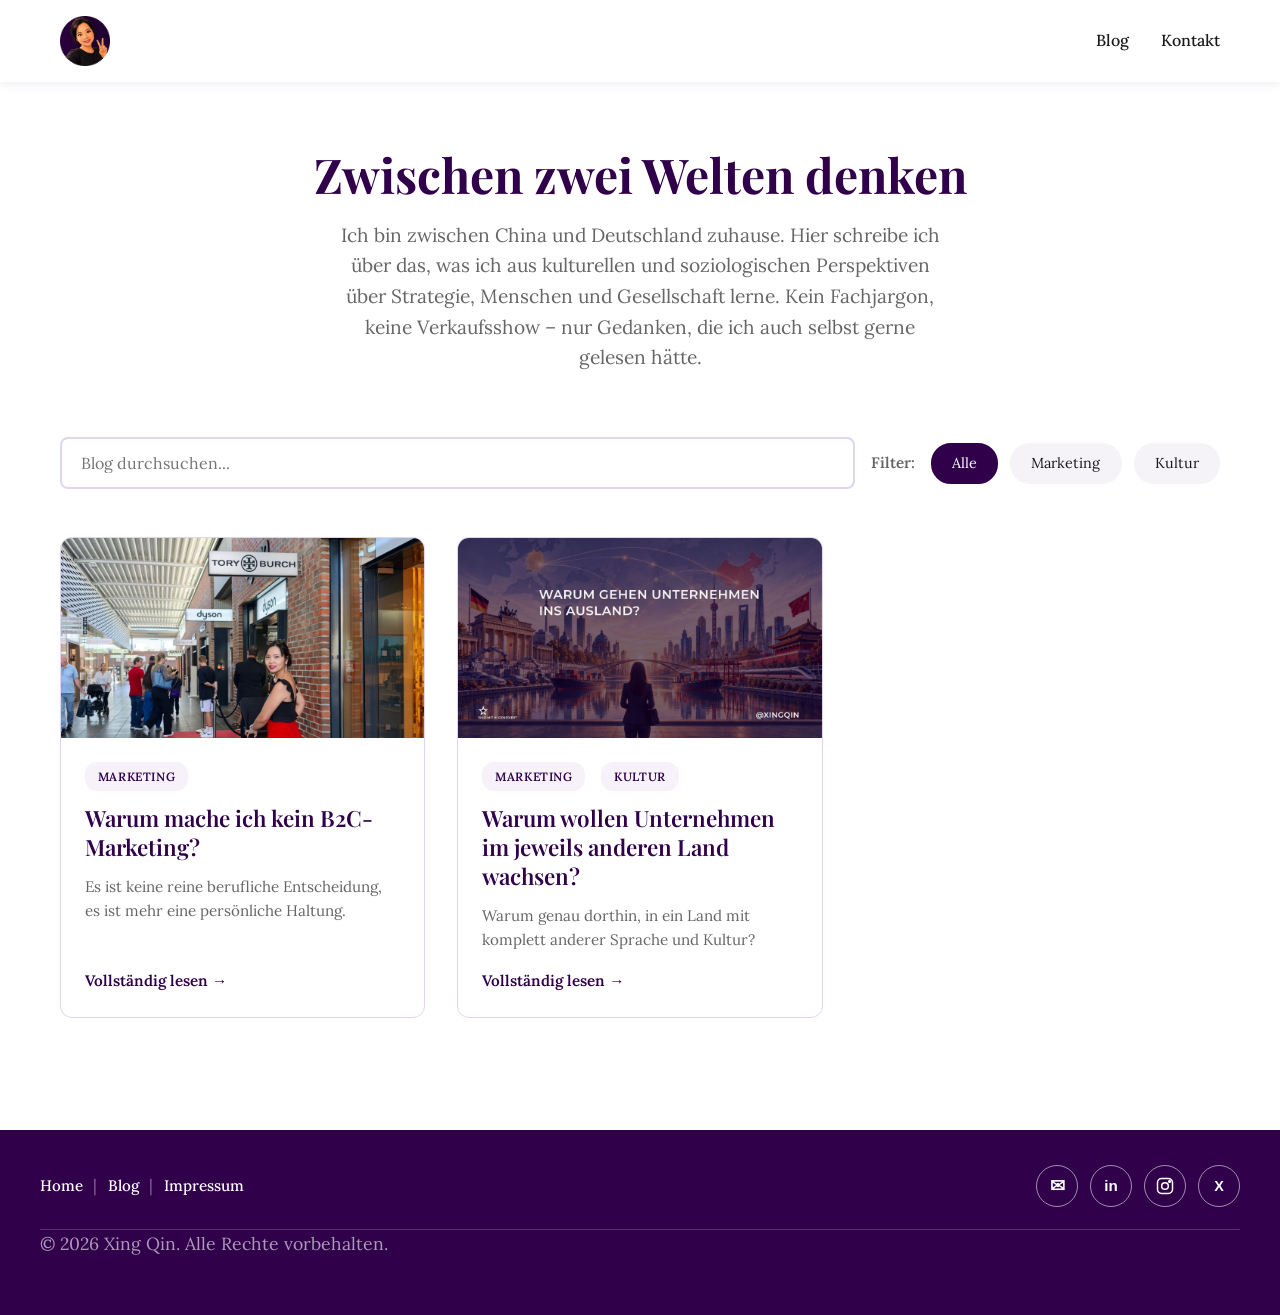
==== blog/index.html @ 974b9c80 "Update index.html" ====
<!DOCTYPE html>
<html lang="de">
<head>
    <meta charset="UTF-8">
    <meta name="viewport" content="width=device-width, initial-scale=1.0">
    <title>Mein Blog - Xing Qin</title>
    <meta name="description" content="Gedanken über Marketing, Kultur, Menschen und die Zukunft von Xing Qin.">
<link rel="canonical" href="https://doximing.github.io/blog/">
<meta property="og:type" content="website">
<meta property="og:title" content="Blog - Xing Qin">
<meta property="og:description" content="Gedanken über Marketing, Kultur, Menschen und die Zukunft.">
<meta property="og:url" content="https://doximing.github.io/blog/">
<meta name="twitter:card" content="summary">
<link rel="icon" type="image/png" href="../images/favicon.png">
<link rel="icon" type="image/x-icon" href="../favicon.ico">
<link rel="apple-touch-icon" href="../images/apple-touch-icon.png">
    <link href="https://fonts.googleapis.com/css2?family=Playfair+Display:wght@400;600;700&family=Lora:wght@400;500;600&display=swap" rel="stylesheet">
    <link rel="stylesheet" href="../styles.css">
    <link rel="stylesheet" href="./css/blog-main.css">
</head>
<body>
    <div id="Home"></div>
    <nav class="navbar">
        <div class="container">
            <div class="nav-brand"><a href="/"><img class="dcbo-nav-logo" src="../images/xing-avatar.png" alt="Xing Qin"></a></div>
            <div class="dcbo-nav-actions">
                <!-- details class="dcbo-language-menu">
                    <summary class="dcbo-language-button" aria-label="Sprache auswählen">
                        <svg class="dcbo-language-icon" viewBox="0 0 24 24" aria-hidden="true"><circle cx="12" cy="12" r="9"></circle><path d="M3 12h18"></path><path d="M12 3c2.5 2.5 4 5.5 4 9s-1.5 6.5-4 9"></path><path d="M12 3c-2.5 2.5-4 5.5-4 9s1.5 6.5 4 9"></path></svg>
                    </summary>
                    <div class="dcbo-language-dropdown"><div class="dcbo-language-title">Sprache auswählen</div><a class="dcbo-language-option dcbo-language-active" href="/blog/"><span>Deutsch</span><span class="dcbo-language-check">✓</span></a><a class="dcbo-language-option" href="/en/blog/"><span>English</span></a></div>
                </details>
                -->
                <ul class="nav-menu"><li><a href="/blog/">Blog</a></li><li><a href="#Kontakt">Kontakt</a></li></ul>
            </div>
        </div>
    </nav>
    <section class="blog-listing-section">
        <div class="blog-listing-container">
            <div class="blog-listing-header"><h1>Zwischen zwei Welten denken</h1>
                <p>Ich bin zwischen China und Deutschland zuhause. Hier schreibe ich über das, was ich aus kulturellen und soziologischen Perspektiven über Strategie, Menschen und Gesellschaft lerne. Kein Fachjargon, keine Verkaufsshow – nur Gedanken, die ich auch selbst gerne gelesen hätte.</p></div>
            <div class="blog-filters-section">
                <div class="blog-search-box"><input type="text" id="blogSearch" placeholder="Blog durchsuchen..."></div>
                <span class="blog-filter-label">Filter:</span>
                <div class="blog-filters-group"><button class="blog-filter-button active" data-filter="all">Alle</button><button class="blog-filter-button" data-filter="marketing">Marketing</button><button class="blog-filter-button" data-filter="kultur">Kultur</button></div>
            </div>
            <div class="blog-grid" id="blogGrid">
                <a href="./article/ich-mache-kein-b2c-marketing.html" class="blog-card" data-topic="marketing">
                    <img src="images/blog-kein-b2c.jpg" alt="Warum mache ich kein B2C-Marketing?" class="blog-card-image">
                    <div class="blog-card-content"><div class="blog-card-meta"><span class="blog-card-topic">Marketing</span></div><h3 class="blog-card-title">Warum mache ich kein B2C-Marketing?</h3><p class="blog-card-excerpt">Es ist keine reine berufliche Entscheidung, es ist mehr eine persönliche Haltung.</p><span class="blog-card-link">Vollständig lesen →</span></div></a>
                 <a href="./article/warum-wollen-unternehmen-ins-ausland.html" class="blog-card" data-topic="kultur">
                    <img src="images/blog-deutschland-china.jpg" alt="Warum Unternehmen im jeweils anderen Land wachsen wollen" class="blog-card-image">
                    <div class="blog-card-content"><div class="blog-card-meta"><span class="blog-card-topic">Marketing</span><span class="blog-card-topic">Kultur</span></div><h3 class="blog-card-title">Warum wollen Unternehmen im jeweils anderen Land wachsen?</h3><p class="blog-card-excerpt">Warum genau dorthin, in ein Land mit komplett anderer Sprache und Kultur?</p><span class="blog-card-link">Vollständig lesen →</span></div></a>
             </div>
            <div class="blog-empty-state" id="emptyState" style="display:none;"><h3>Keine Beiträge gefunden</h3><p>Versuchen Sie, Ihre Suche oder Filter anzupassen.</p></div>
        </div>
    </section>
    <footer class="dcbo-footer"><div class="dcbo-footer-container"><div class="dcbo-footer-top"><nav class="dcbo-footer-nav" aria-label="Footer Navigation"><a href="/">Home</a><span class="dcbo-footer-nav-divider">|</span><a href="/blog/">Blog</a><span class="dcbo-footer-nav-divider">|</span><a href="/impressum.html">Impressum</a></nav><div id="Kontakt" class="dcbo-footer-social"><a class="dcbo-footer-icon" href="mailto:x.privat@d0m1.de" aria-label="E-Mail">✉</a><a class="dcbo-footer-icon dcbo-footer-icon-text" href="https://www.linkedin.com/in/xing-qin/" aria-label="LinkedIn">in</a><a class="dcbo-footer-icon" href="https://www.instagram.com/xing311" aria-label="Instagram"><svg class="dcbo-footer-instagram-icon" viewBox="0 0 24 24" aria-hidden="true"><rect x="3" y="3" width="18" height="18" rx="5" ry="5"></rect><circle cx="12" cy="12" r="4"></circle><circle cx="17.5" cy="6.5" r="1"></circle></svg></a><a class="dcbo-footer-icon dcbo-footer-icon-xing" href="https://www.xing.com/profile/Xing_Qin7/" aria-label="XING">X</a></div></div><div class="dcbo-footer-bottom"><p>&copy; 2026 Xing Qin. Alle Rechte vorbehalten.</p></div></div></footer>
    <script>
        const blogSearch = document.getElementById('blogSearch'); const filterButtons = document.querySelectorAll('.blog-filter-button'); const blogCards = document.querySelectorAll('.blog-card'); const emptyState = document.getElementById('emptyState'); let currentFilter = 'all';
        filterButtons.forEach(button => button.addEventListener('click', () => { filterButtons.forEach(item => item.classList.remove('active')); button.classList.add('active'); currentFilter = button.dataset.filter; filterAndSearch(); })); blogSearch.addEventListener('input', filterAndSearch);
        function filterAndSearch() { const searchTerm = blogSearch.value.toLowerCase(); let visible = 0; blogCards.forEach(card => { const matchesFilter = currentFilter === 'all' || card.dataset.topic === currentFilter; const matchesSearch = card.textContent.toLowerCase().includes(searchTerm); card.style.display = matchesFilter && matchesSearch ? '' : 'none'; if (matchesFilter && matchesSearch) visible++; }); emptyState.style.display = visible ? 'none' : 'block'; }
    </script>
</body>
</html>
---- styles.css ----
/* ==========================================
   PERSONAL WEBSITE - STYLES
   Color: #30004b (Deep Purple)
   Fonts: Playfair Display + Lora
   ========================================== */

* {
    margin: 0;
    padding: 0;
    box-sizing: border-box;
}

:root {
    --primary-color: #30004b;
    --primary-light: #4a0a65;
    --primary-lighter: #5a1575;
    --accent-color: #7a2d95;
    --accent-bright: #d9a9f0;
    --text-dark: #1a1a1a;
    --text-light: #666;
    --bg-light: #f5f3f8;
    --white: #ffffff;
    --transition: all 0.3s ease;
}

html {
    scroll-behavior: smooth;
}

body {
    font-family: 'Lora', serif;
    color: var(--text-dark);
    background-color: var(--white);
    line-height: 1.6;
}

.container {
    max-width: 1200px;
    margin: 0 auto;
    padding: 0 20px;
}

/* ==========================================
   TYPOGRAPHY
   ========================================== */

h1, h2, h3, h4, h5, h6 {
    font-family: 'Playfair Display', serif;
    font-weight: 600;
    line-height: 1.2;
    color: var(--primary-color);
}

h1 {
    font-size: 3.5rem;
    font-weight: 700;
}

h2 {
    font-size: 2.5rem;
    margin-bottom: 2rem;
}

h3 {
    font-size: 1.5rem;
    margin-bottom: 0.5rem;
}

p {
    font-size: 1.1rem;
    color: var(--text-light);
    margin-bottom: 1rem;
}

a {
    text-decoration: none;
    color: var(--primary-color);
    transition: var(--transition);
}

/* ==========================================
   NAVIGATION
   ========================================== */

.navbar {
    background-color: var(--white);

    box-shadow:
        0 2px 10px rgba(48, 0, 75, 0.08);

    position: sticky;

    top: 0;

    z-index: 1000;
}


.navbar .container {
    display: flex;

    justify-content: space-between;
    align-items: center;

    padding: 1rem 20px;
}


/* ==========================================
   LOGO
   ========================================== */

.nav-brand {
    display: flex;

    align-items: center;
}


.dcbo-nav-logo {
    display: block;

    width: 50px;

    max-width: 100%;

    height: auto;
}


/* ==========================================
   RIGHT SIDE
   Language + Contact
   ========================================== */

.dcbo-nav-actions {
    display: flex;

    align-items: center;

    gap: 1.4rem;
}


/* ==========================================
   CONTACT
   ========================================== */

.nav-menu {
    display: flex;

    align-items: center;

    list-style: none;

    gap: 2rem;

    margin: 0;

    padding: 0;
}


.nav-menu a {
    color: var(--text-dark);

    font-weight: 500;

    text-decoration: none;

    transition: var(--transition);
}


.nav-menu a:hover {
    color: var(--primary-color);

    border-bottom:
        2px solid var(--primary-color);

    padding-bottom: 0.25rem;
}


/* ==========================================
   LANGUAGE MENU
   ========================================== */

.dcbo-language-menu {
    position: relative;
}


/* ==========================================
   GLOBE BUTTON
   ========================================== */

.dcbo-language-button {
    list-style: none;

    width: 40px;
    height: 40px;

    display: flex;

    align-items: center;
    justify-content: center;

    padding: 0;

    color: #30004b;

    background-color: transparent;

    border: none;

    border-radius: 50%;

    cursor: pointer;

    transition:
        background-color 0.25s ease,
        color 0.25s ease;
}


/* Remove browser's default details arrow */
.dcbo-language-button::-webkit-details-marker {
    display: none;
}


.dcbo-language-button::marker {
    content: '';
}


.dcbo-language-button:hover {
    background-color: #f7f2fa;
}


/* ==========================================
   GLOBE ICON
   Strong sizing prevents huge SVG
   ========================================== */

.dcbo-language-button .dcbo-language-icon {
    display: block !important;

    width: 23px !important;
    height: 23px !important;

    max-width: 23px !important;
    max-height: 23px !important;

    min-width: 23px;
    min-height: 23px;

    fill: none !important;

    stroke: currentColor !important;

    stroke-width: 1.6 !important;

    stroke-linecap: round;
    stroke-linejoin: round;

    flex-shrink: 0;
}


/* ==========================================
   LANGUAGE DROPDOWN
   ========================================== */

.dcbo-language-dropdown {
    position: absolute;

    top: calc(100% + 14px);
    right: 0;

    width: 230px;

    padding: 1rem;

    box-sizing: border-box;

    background-color: #ffffff;

    border:
        1px solid rgba(48, 0, 75, 0.10);

    border-radius: 12px;

    box-shadow:
        0 14px 35px rgba(48, 0, 75, 0.16);

    z-index: 1200;
}


/* Small triangle above dropdown */
.dcbo-language-dropdown::before {
    content: '';

    position: absolute;

    top: -7px;
    right: 13px;

    width: 14px;
    height: 14px;

    background-color: #ffffff;

    border-left:
        1px solid rgba(48, 0, 75, 0.10);

    border-top:
        1px solid rgba(48, 0, 75, 0.10);

    transform: rotate(45deg);
}


/* ==========================================
   DROPDOWN TITLE
   ========================================== */

.dcbo-language-title {
    margin-bottom: 0.7rem;

    color: var(--text-light);

    font-size: 0.78rem;

    font-weight: 600;

    letter-spacing: 0.05em;

    text-transform: uppercase;
}


/* ==========================================
   LANGUAGE OPTIONS
   ========================================== */

.dcbo-language-option {
    display: flex;

    align-items: center;
    justify-content: space-between;

    width: 100%;

    padding: 0.75rem 0.8rem;

    box-sizing: border-box;

    color: var(--text-dark);

    font-size: 0.95rem;

    text-decoration: none;

    border-radius: 8px;

    transition:
        background-color 0.2s ease,
        color 0.2s ease;
}


.dcbo-language-option:hover {
    background-color: #f7f2fa;

    color: #30004b;
}


/* Current language */
.dcbo-language-active {
    background-color: #f7f2fa;

    color: #30004b;

    font-weight: 700;
}


.dcbo-language-check {
    color: #30004b;

    font-weight: 700;
}


/* ==========================================
   MOBILE
   ========================================== */

@media (max-width: 600px) {

    .dcbo-nav-logo {
        width: 50px;
    }


    .dcbo-nav-actions {
        gap: 0.75rem;
    }


    .dcbo-language-button {
        width: 36px;
        height: 36px;
    }


    .dcbo-language-button .dcbo-language-icon {
        width: 21px !important;
        height: 21px !important;

        max-width: 21px !important;
        max-height: 21px !important;

        min-width: 21px;
        min-height: 21px;
    }


    .dcbo-language-dropdown {
        width: 210px;

        right: -10px;
    }


    .nav-menu {
        gap: 1rem;
    }

}

/* ==========================================
   HERO SECTION - BACKGROUND IMAGE + OVERLAY
   ========================================== */

.hero {
    position: relative;
    min-height: 600px;  /* Mobile */
    display: flex;
    align-items: center;
    justify-content: flex-start;
    background-image: url('hero.jpeg');
    background-position: left center;
    background-repeat: no-repeat;
    background-size: cover;
}

@media (min-width: 768px) {
    .hero {
        min-height: 800px;  /* Desktop - taller */
    }
}

@media (min-width: 1200px) {
    .hero {
        min-height: 900px;  /* Extra tall for large screens */
    }
}

.hero-overlay {
    position: absolute;
    top: 0;
    left: 0;
    right: 0;
    bottom: 0;
    background: linear-gradient(90deg, rgba(48, 0, 75, 0.8) 0%, rgba(48, 0, 75, 0.5) 50%, rgba(48, 0, 75, 0.2) 100%);
    z-index: 1;
}

.hero .container {
    position: relative;
    z-index: 2;
    max-width: 600px;
    padding-left: 100px;
}

.hero-content {
    animation: fadeInUp 1s ease;
}

.hero-text {
    display: flex;
    flex-direction: column;
    justify-content: center;
    text-align: left;
}

.hero-title {
    margin-bottom: 2rem;
    color: var(--white);
    text-align: left;
    font-size: 3.5rem;
    text-shadow: 2px 2px 4px rgba(0, 0, 0, 0.3);
    letter-spacing: -0.03em;
}

.hero-title .letter {
    position: relative;
    display: inline-block;
    color: transparent;
    -webkit-text-stroke: 1.5px var(--white);
    filter: drop-shadow(0 0 6px rgba(217, 169, 240, 0.9)) drop-shadow(0 0 22px rgba(122, 45, 149, 0.8));
    animation-name: letterDance, letterGlow;
    animation-timing-function: ease-in-out, ease-in-out;
    animation-iteration-count: infinite, infinite;
    will-change: transform, filter;
}
.hero-title .letter.space {
    width: 0.28em;
}

@keyframes letterDance {
    0%   { transform: translate(0, 0) rotate(0deg) scale(1); }
    8%   { transform: translate(0, 0) rotate(0deg) scale(1); }
    32%  { transform: translate(calc(var(--dx) * 1px),    calc(var(--dy) * -1px))    rotate(calc(var(--rot) * 1deg))    scale(1.18); }
    50%  { transform: translate(calc(var(--dx) * -0.65px), calc(var(--dy) * 0.85px)) rotate(calc(var(--rot) * -0.8deg)) scale(0.85); }
    68%  { transform: translate(calc(var(--dx) * 0.5px),   calc(var(--dy) * -0.4px)) rotate(calc(var(--rot) * 0.4deg))  scale(1.1); }
    90%  { transform: translate(0, 0) rotate(0deg) scale(1); }
    100% { transform: translate(0, 0) rotate(0deg) scale(1); }
}

@keyframes letterGlow {
    0%, 8%, 90%, 100% {
        -webkit-text-stroke-color: var(--white);
        filter: drop-shadow(0 0 6px rgba(217, 169, 240, 0.9)) drop-shadow(0 0 22px rgba(122, 45, 149, 0.8));
    }
    50% {
        -webkit-text-stroke-color: var(--accent-bright);
        filter: drop-shadow(0 0 10px rgba(154, 215, 240, 0.95)) drop-shadow(0 0 30px rgba(217, 169, 240, 1));
    }
}

.hero-subtitle {
    font-size: 1.3rem;
    color: var(--white);
    margin-bottom: 1rem;
    font-style: italic;
    text-align: left;
    text-shadow: 1px 1px 3px rgba(0, 0, 0, 0.3);
}

.hero-description {
    font-size: 1.1rem;
    color: rgba(255, 255, 255, 0.95);
    margin-bottom: 2rem;
    text-align: left;
    line-height: 1.6;
    text-shadow: 1px 1px 3px rgba(0, 0, 0, 0.3);
}

/*
.hero-buttons {
    display: flex;
    gap: 1rem;
    justify-content: flex-start;
    flex-wrap: wrap;
}
*/

/* ==========================================
   RESPONSIVE - HERO BACKGROUND
   ========================================== */

@media (max-width: 768px) {
    .hero {
        min-height: 500px;
        background-attachment: scroll;
    }

    .hero-overlay {
        background: linear-gradient(90deg, rgba(48, 0, 75, 0.85) 0%, rgba(48, 0, 75, 0.6) 100%);
    }

    .hero .container {
        max-width: 100%;
    }

    .hero-title {
        font-size: 2.5rem;
    }

    .hero-subtitle {
        font-size: 1.1rem;
    }

    .hero-description {
        font-size: 1rem;
    }
}

@media (max-width: 480px) {
    .hero {
        min-height: 400px;
    }

    .hero-title {
        font-size: 2rem;
    }

    .hero-subtitle {
        font-size: 1rem;
    }

    .hero-description {
        font-size: 0.95rem;
    }

    .hero-buttons {
        flex-direction: column;
        align-items: flex-start;
    }

    .btn {
        width: 100%;
        max-width: 300px;
    }
}


/* ==========================================
   BUTTONS
   ========================================== */

.btn {
    display: inline-block;
    padding: 0.875rem 2rem;
    border-radius: 50px;
    font-weight: 600;
    font-size: 1rem;
    cursor: pointer;
    transition: var(--transition);
    border: 2px solid transparent;
    font-family: 'Lora', serif;
}

.btn-primary {
    background-color: var(--primary-color);
    color: var(--white);
    box-shadow: 0 4px 15px rgba(48, 0, 75, 0.2);
}

.btn-primary:hover {
    background-color: #30004b;
    transform: translateY(-2px);
    box-shadow: 0 8px 25px rgba(48, 0, 75, 0.4);
}

.btn-secondary {
    background-color: transparent;
    color: var(--primary-color);
    border: 2px solid var(--primary-color);
}

.btn-secondary:hover {
    background-color: #30004b;
    color: var(--white);
    transform: translateY(-2px);
    box-shadow: 0 6px 20px rgba(48, 0, 75, 0.3);
}

/* ==========================================
   ABOUT SECTION
   ========================================== */

.about {
    padding: 6rem 0;
    background-color: var(--white);
}

.about-content {
    display: grid;
    grid-template-columns: 1fr 1fr;
    gap: 3rem;
    align-items: center;
}

.about-text p {
    margin-bottom: 1.5rem;
    font-size: 1.1rem;
}

.about-highlights {
    display: grid;
    gap: 1.5rem;
}

.highlight {
    padding: 1.5rem;
    background-color: var(--bg-light);
    border-left: 4px solid var(--primary-color);
    border-radius: 8px;
    transition: var(--transition);
}

.highlight:hover {
    background-color: #30004b;
    transform: translateX(5px);
}

.highlight:hover h3 {
   color: #ffffff;
}

.highlight:hover p {
   color: #ffffff;
}

.highlight h3 {
    color: var(--primary-color);
    margin-bottom: 0.5rem;
}

.highlight p {
    font-size: 0.95rem;
    color: var(--text-light);
    margin: 0;
}

.highlight p {
    font-size: 0.95rem;
    color: var(--text-light);
    margin: 0;
}

/* ===== Mein Ansatz Section ===== */
.approach {
    background-color: var(--primary-color);
    color: var(--white);
    padding: 5rem 20px;
    margin-bottom: 4rem;
}

.approach-kicker {
    display: block;
    font-family: 'Lora', serif;
    font-size: 0.78rem;
    font-weight: 600;
    letter-spacing: 0.16em;
    text-transform: uppercase;
    color: #d9a9f0;
    margin-bottom: 1.5rem;
}
.approach p {
    font-family: 'Lora', serif;
    font-weight: 500;
    font-size: 1.35rem;
    line-height: 1.75;
    color: rgba(255, 255, 255, 0.92);
    margin: 0 0 1.3rem;
}
.approach p:last-child {
    margin-bottom: 0;
}
.approach-accent {
    color: #d9a9f0;
    font-weight: 600;
}
.approach-muted {
    color: rgba(255, 255, 255, 0.55);
    text-decoration: line-through;
    text-decoration-color: rgba(255, 255, 255, 0.4);
}

/* ==========================================
   MY JOURNEY SECTION
   ========================================== */

.journey {
    padding-top: 0;
    padding-bottom: 2rem;

    background-color: var(--white);
}


/* ==========================================
   YEAR CAROUSEL
   ========================================== */

.dcbo-year-carousel {
    --dcbo-year-purple: #30004b;
    --dcbo-year-soft: #f7f2fa;
    --dcbo-year-item-width: 190px;
    --dcbo-year-gap: 28px;
    --dcbo-year-total-width: 1498px;

    position: relative;

    width: 100%;

    min-height: 150px;

    margin-top: 2rem;

    padding: 0 68px;

    box-sizing: border-box;
}


/* ==========================================
   HIDDEN RADIO STATES
   ========================================== */

.dcbo-year-state {
    position: absolute;

    width: 1px;
    height: 1px;

    opacity: 0;

    pointer-events: none;
}


/* ==========================================
   VISIBLE YEAR AREA
   ========================================== */

.dcbo-year-viewport {
    position: relative;

    width: 100%;

    overflow: hidden;

    box-sizing: border-box;
}


/* ==========================================
   MOVING YEAR TRACK
   ========================================== */

.dcbo-year-track {
    position: relative;

    left: 0;

    display: flex;

    align-items: center;

    gap: var(--dcbo-year-gap);

    width: max-content;

    margin: 0;

    padding: 0.5rem 0 1rem;

    transition: left 0.45s ease;
}


/* ==========================================
   CAROUSEL POSITIONS
   ========================================== */

#dcbo-year-pos-1:checked ~
.dcbo-year-viewport .dcbo-year-track {
    left: 0;
}


#dcbo-year-pos-2:checked ~
.dcbo-year-viewport .dcbo-year-track {
    left: max(
        calc(100% - var(--dcbo-year-total-width)),
        -218px
    );
}


#dcbo-year-pos-3:checked ~
.dcbo-year-viewport .dcbo-year-track {
    left: max(
        calc(100% - var(--dcbo-year-total-width)),
        -436px
    );
}


#dcbo-year-pos-4:checked ~
.dcbo-year-viewport .dcbo-year-track {
    left: max(
        calc(100% - var(--dcbo-year-total-width)),
        -654px
    );
}


#dcbo-year-pos-5:checked ~
.dcbo-year-viewport .dcbo-year-track {
    left: max(
        calc(100% - var(--dcbo-year-total-width)),
        -872px
    );
}


#dcbo-year-pos-6:checked ~
.dcbo-year-viewport .dcbo-year-track {
    left: max(
        calc(100% - var(--dcbo-year-total-width)),
        -1090px
    );
}


#dcbo-year-pos-7:checked ~
.dcbo-year-viewport .dcbo-year-track {
    left: calc(
        100% - var(--dcbo-year-total-width)
    );
}


/* ==========================================
   INDIVIDUAL YEAR
   ========================================== */

.dcbo-year-item {
    position: relative;

    flex: 0 0 var(--dcbo-year-item-width);

    width: var(--dcbo-year-item-width);

    text-align: center;

    outline: none;
}


/* ==========================================
   DASH BETWEEN YEARS
   ========================================== */

.dcbo-year-item:not(:last-child)::after {
    content: '–';

    position: absolute;

    top: 50%;

    right: -21px;

    transform: translateY(-50%);

    color: var(--dcbo-year-purple);

    font-family: 'Playfair Display', serif;

    font-size: 1.5rem;
    font-weight: 600;

    line-height: 1;

    pointer-events: none;
}


/* ==========================================
   YEAR BOX
   ========================================== */

.dcbo-year-pill {
    min-height: 92px;

    display: flex;

    align-items: center;
    justify-content: center;

    padding: 1rem;

    box-sizing: border-box;

    background-color: var(--dcbo-year-soft);

    border: 2px solid transparent;

    border-radius: 16px;

    color: var(--dcbo-year-purple);

    font-family: 'Playfair Display', serif;

    font-size: 1.9rem;
    font-weight: 700;

    cursor: pointer;

    transition:
        background-color 0.25s ease,
        color 0.25s ease,
        border-color 0.25s ease,
        transform 0.25s ease,
        box-shadow 0.25s ease;
}


/* ==========================================
   STRONG PURPLE HOVER
   ========================================== */

.dcbo-year-item:hover .dcbo-year-pill,
.dcbo-year-item:focus .dcbo-year-pill {
    background-color: #30004b;

    border-color: #30004b;

    color: #ffffff;

    transform: translateY(-3px);

    box-shadow:
        0 10px 24px rgba(48, 0, 75, 0.18);
}


/* ==========================================
   CENTRAL DETAIL POPUP
   ========================================== */

.dcbo-year-popup {
    position: absolute;

    top: 145px;
    left: 50%;

    width: min(560px, calc(100% - 150px));

    box-sizing: border-box;

    padding: 1.5rem 1.7rem;

    background-color: #ffffff;

    border:
        1px solid rgba(48, 0, 75, 0.10);

    border-top:
        3px solid var(--dcbo-year-purple);

    border-radius: 16px;

    box-shadow:
        0 18px 38px rgba(48, 0, 75, 0.15);

    text-align: left;

    opacity: 0;
    visibility: hidden;

    transform:
        translateX(-50%)
        translateY(10px);

    transition:
        opacity 0.25s ease,
        visibility 0.25s ease,
        transform 0.25s ease;

    pointer-events: none;

    z-index: 80;
}


/* ==========================================
   POPUP YEAR
   ========================================== */

.dcbo-year-popup-year {
    display: inline-block;
    margin-right: 0.5rem;

    font-size: 1.2rem;
}

.dcbo-year-popup h3 {
    display: inline-block;
    white-space: nowrap;

    font-size: 1.2rem;
}


/* ==========================================
   POPUP TITLE
   ========================================== */

.dcbo-year-popup h3 {
    margin: 0;

    color: var(--dcbo-year-purple);

    font-family: 'Playfair Display', serif;

    font-size: 1.2rem;
    font-weight: 600;

    line-height: 1.4;
}


/* ==========================================
   POPUP DIVIDER
   ========================================== */

.dcbo-year-popup-divider {
    width: 100%;

    height: 1px;

    margin: 1rem 0;

    background-color:
        rgba(48, 0, 75, 0.12);
}


/* ==========================================
   POPUP TEXT
   ========================================== */

.dcbo-year-popup p {
    margin: 0;

    color: var(--text-light);

    font-size: 1rem;

    line-height: 1.7;
}


/* ==========================================
   SHOW CORRECT POPUP
   ========================================== */

/* 2018 */
.dcbo-year-carousel:has(
    .dcbo-year-item-2018:hover
)
.dcbo-year-popup-2018,

.dcbo-year-carousel:has(
    .dcbo-year-item-2018:focus
)
.dcbo-year-popup-2018 {
    opacity: 1;

    visibility: visible;

    transform:
        translateX(-50%)
        translateY(0);
}


/* 2022 */
.dcbo-year-carousel:has(
    .dcbo-year-item-2022:hover
)
.dcbo-year-popup-2022,

.dcbo-year-carousel:has(
    .dcbo-year-item-2022:focus
)
.dcbo-year-popup-2022 {
    opacity: 1;

    visibility: visible;

    transform:
        translateX(-50%)
        translateY(0);
}


/* 2023 */
.dcbo-year-carousel:has(
    .dcbo-year-item-2023:hover
)
.dcbo-year-popup-2023,

.dcbo-year-carousel:has(
    .dcbo-year-item-2023:focus
)
.dcbo-year-popup-2023 {
    opacity: 1;

    visibility: visible;

    transform:
        translateX(-50%)
        translateY(0);
}


/* 2024 */
.dcbo-year-carousel:has(
    .dcbo-year-item-2024:hover
)
.dcbo-year-popup-2024,

.dcbo-year-carousel:has(
    .dcbo-year-item-2024:focus
)
.dcbo-year-popup-2024 {
    opacity: 1;

    visibility: visible;

    transform:
        translateX(-50%)
        translateY(0);
}


/* 2025 */
.dcbo-year-carousel:has(
    .dcbo-year-item-2025:hover
)
.dcbo-year-popup-2025,

.dcbo-year-carousel:has(
    .dcbo-year-item-2025:focus
)
.dcbo-year-popup-2025 {
    opacity: 1;

    visibility: visible;

    transform:
        translateX(-50%)
        translateY(0);
}


/* 2026 */
.dcbo-year-carousel:has(
    .dcbo-year-item-2026:hover
)
.dcbo-year-popup-2026,

.dcbo-year-carousel:has(
    .dcbo-year-item-2026:focus
)
.dcbo-year-popup-2026 {
    opacity: 1;

    visibility: visible;

    transform:
        translateX(-50%)
        translateY(0);
}


/* Future */
.dcbo-year-carousel:has(
    .dcbo-year-item-future:hover
)
.dcbo-year-popup-future,

.dcbo-year-carousel:has(
    .dcbo-year-item-future:focus
)
.dcbo-year-popup-future {
    opacity: 1;

    visibility: visible;

    transform:
        translateX(-50%)
        translateY(0);
}


/* ==========================================
   ARROW CONTROLS
   ========================================== */

.dcbo-year-controls {
    position: absolute;

    top: 1.25rem;

    left: 0;
    right: 0;

    display: none;

    align-items: center;
    justify-content: space-between;

    pointer-events: none;

    z-index: 100;
}


.dcbo-year-controls .dcbo-year-arrow {
    pointer-events: auto;

    cursor: pointer;

    user-select: none;
}


/* Disabled arrow */
.dcbo-year-arrow-disabled {
    opacity: 0.3;

    cursor: default !important;

    pointer-events: none !important;
}


/* ==========================================
   SHOW CORRECT ARROW PAIR
   ========================================== */

#dcbo-year-pos-1:checked ~
.dcbo-year-controls-1,

#dcbo-year-pos-2:checked ~
.dcbo-year-controls-2,

#dcbo-year-pos-3:checked ~
.dcbo-year-controls-3,

#dcbo-year-pos-4:checked ~
.dcbo-year-controls-4,

#dcbo-year-pos-5:checked ~
.dcbo-year-controls-5,

#dcbo-year-pos-6:checked ~
.dcbo-year-controls-6,

#dcbo-year-pos-7:checked ~
.dcbo-year-controls-7 {
    display: flex;
}


/* ==========================================
   MOBILE
   ========================================== */

@media (max-width: 700px) {

    .dcbo-year-carousel {
        --dcbo-year-item-width: 150px;
        --dcbo-year-gap: 22px;
        --dcbo-year-total-width: 1182px;

        min-height: 125px;

        padding: 0 52px;
    }
   
/* Give the popup room only when a year is active */
.dcbo-year-carousel:has(.dcbo-year-item:hover),
.dcbo-year-carousel:has(.dcbo-year-item:focus) {
    min-height: 360px;
}

    .dcbo-year-pill {
        min-height: 78px;

        font-size: 1.5rem;
    }


    .dcbo-year-item:not(:last-child)::after {
        right: -17px;

        font-size: 1.2rem;
    }


    .dcbo-year-popup {
        top: 125px;

        width: calc(100% - 24px);

        padding: 1.25rem;
    }


    .dcbo-year-popup-year {
        font-size: 1.25rem;
    }


    .dcbo-year-popup h3 {
        font-size: 1.05rem;
    }


    .dcbo-year-popup p {
        font-size: 0.92rem;

        line-height: 1.65;
    }


    .dcbo-year-controls {
        top: 0.9rem;
    }


    #dcbo-year-pos-2:checked ~
    .dcbo-year-viewport .dcbo-year-track {
        left: max(
            calc(100% - var(--dcbo-year-total-width)),
            -172px
        );
    }


    #dcbo-year-pos-3:checked ~
    .dcbo-year-viewport .dcbo-year-track {
        left: max(
            calc(100% - var(--dcbo-year-total-width)),
            -344px
        );
    }


    #dcbo-year-pos-4:checked ~
    .dcbo-year-viewport .dcbo-year-track {
        left: max(
            calc(100% - var(--dcbo-year-total-width)),
            -516px
        );
    }


    #dcbo-year-pos-5:checked ~
    .dcbo-year-viewport .dcbo-year-track {
        left: max(
            calc(100% - var(--dcbo-year-total-width)),
            -688px
        );
    }


    #dcbo-year-pos-6:checked ~
    .dcbo-year-viewport .dcbo-year-track {
        left: max(
            calc(100% - var(--dcbo-year-total-width)),
            -860px
        );
    }


    #dcbo-year-pos-7:checked ~
    .dcbo-year-viewport .dcbo-year-track {
        left: calc(
            100% - var(--dcbo-year-total-width)
        );
    }

}


/* ==========================================
   REDUCED MOTION
   ========================================== */

@media (prefers-reduced-motion: reduce) {

    .dcbo-year-track,
    .dcbo-year-pill,
    .dcbo-year-popup {
        transition: none;
    }

}

/* ==========================================
   AUTOMATIC FILM STRIP
   ========================================== */

.film-strip-wrapper {
    width: 100%;
    margin-top: 3rem;
}


/* ==========================================
   FILM FRAME
   Black base + brand-purple film
   ========================================== */

.film-strip-container {
    width: 100%;

    overflow: hidden;

    /* Black shows through the perforation gaps */
    background-color: #000000;

    /* Replace old gray frame with brand purple */
    border: 8px solid #30004b;

    border-radius: 8px;

    padding: 12px 8px;

    box-sizing: border-box;

    position: relative;
}


/* ==========================================
   MOVING FILM TRACK
   ========================================== */

.film-strip {
    display: flex;

    width: max-content;

    overflow: visible;

    animation: dcbo-film-scroll 45s linear infinite;

    will-change: transform;
}


/* ==========================================
   PHOTO GROUP
   ========================================== */

.dcbo-film-group {
    display: flex;

    flex-shrink: 0;

    gap: 0.75rem;

    padding-right: 0.75rem;
}


/* ==========================================
   INDIVIDUAL PHOTO
   ========================================== */

.film-photo {
    position: relative;

    flex: 0 0 200px;

    width: 200px;
    height: 200px;

    background-color: #ffffff;

    border-radius: 4px;
}


.film-photo-img {
    display: block;

    width: 100%;
    height: 100%;

    object-fit: cover;

    border-radius: 2px;
}


/* ==========================================
   TOP FILM PERFORATIONS
   Purple film + black gaps
   ========================================== */

.film-photo::before {
    content: '';

    position: absolute;

    top: -12px;
    left: 0;
    right: 0;

    height: 12px;

    background-image:
        repeating-linear-gradient(
            90deg,
            #30004b 0,
            #30004b 10px,
            transparent 10px,
            transparent 20px
        );

    background-size: 20px 12px;
}


/* ==========================================
   BOTTOM FILM PERFORATIONS
   ========================================== */

.film-photo::after {
    content: '';

    position: absolute;

    bottom: -12px;
    left: 0;
    right: 0;

    height: 12px;

    background-image:
        repeating-linear-gradient(
            90deg,
            #30004b 0,
            #30004b 10px,
            transparent 10px,
            transparent 20px
        );

    background-size: 20px 12px;
}


/* ==========================================
   AUTOMATIC MOVEMENT
   ========================================== */

@keyframes dcbo-film-scroll {

    from {
        transform: translateX(0);
    }

    to {
        transform: translateX(-50%);
    }

}


/* ==========================================
   PAUSE WHEN HOVERING
   ========================================== */

.film-strip-container:hover .dcbo-film-loop {
    animation-play-state: paused;
}


/* ==========================================
   MOBILE
   ========================================== */

@media (max-width: 600px) {

    .film-strip-wrapper {
        margin-top: 2rem;
    }


    .film-strip-container {
        border-width: 6px;

        padding: 12px 6px;
    }


    .film-photo {
        flex: 0 0 160px;

        width: 160px;
        height: 160px;
    }


    .film-strip {
        animation-duration: 50s;
    }

}


/* ==========================================
   REDUCED MOTION
   ========================================== */

@media (prefers-reduced-motion: reduce) {

    .film-strip {
        animation: none;
    }

}

/* Film Strip Arrows */
.film-arrow {
    width: 50px;
    height: 50px;
    background-color: var(--primary-color);
    color: var(--white);
    border: none;
    border-radius: 50%;
    font-size: 1.5rem;
    cursor: pointer;
    transition: var(--transition);
    display: flex;
    align-items: center;
    justify-content: center;
    flex-shrink: 0;
}

.film-arrow:hover {
    background-color: var(--primary-light);
    transform: scale(1.1);
    box-shadow: 0 4px 12px rgba(48, 0, 75, 0.3);
}

.film-arrow:active {
    transform: scale(0.95);
}

/* ==========================================
   MARKETING PHILOSOPHY
   ========================================== */

.dcbo-philosophy {
    --dcbo-primary: #30004b;
    --dcbo-primary-dark: #210034;
    --dcbo-primary-soft: #f7f2fa;
    --dcbo-primary-light: #8a5a9e;
    --dcbo-text: #403745;
    --dcbo-border: #e5d9ea;

    background-color: var(--dcbo-primary-soft);

    padding: 7rem 2rem;
}


.dcbo-philosophy-container {
    max-width: 1200px;

    margin: 0 auto;
}


/* ==========================================
   TOP AREA: TEXT + IMAGE
   ========================================== */

.dcbo-philosophy-top {
    display: grid;

    grid-template-columns: 1.15fr 0.85fr;

    gap: 3rem;

    align-items: center;

    margin-bottom: 4.5rem;
}


.dcbo-philosophy-intro {
    max-width: 760px;
}


.dcbo-philosophy-eyebrow {
    display: flex;

    align-items: center;

    gap: 0.8rem;

    margin-bottom: 1.5rem;

    color: var(--dcbo-primary);

    font-size: 0.78rem;
    font-weight: 700;

    letter-spacing: 0.2em;

    text-transform: uppercase;
}


.dcbo-philosophy-line {
    width: 40px;
    height: 2px;

    flex-shrink: 0;

    background-color: var(--dcbo-primary);
}


.dcbo-philosophy-title {
    max-width: 950px;

    margin: 0 0 2rem;

    font-family: 'Playfair Display', serif;

    font-size: clamp(2.8rem, 5vw, 4.8rem);

    line-height: 1.08;

    font-weight: 600;

    color: var(--dcbo-primary-dark);
}


/* Highlighted part of headline */
.dcbo-philosophy-title span {
    color: var(--dcbo-primary);

    font-style: italic;

    font-weight: 500;
}


.dcbo-philosophy-lead {
    max-width: 760px;

    margin: 0;

    font-size: 1.15rem;

    line-height: 1.8;

    color: var(--dcbo-text);
}


/* ==========================================
   PERSONAL IMAGE
   ========================================== */

.dcbo-philosophy-image-wrap {
    position: relative;
}


.dcbo-philosophy-image {
    display: block;

    width: 100%;

    max-width: 520px;

    height: auto;

    aspect-ratio: 520 / 640;

    object-fit: cover;

    margin-left: auto;

    border-radius: 18px;

    border: 4px solid rgba(255, 255, 255, 0.8);

    box-shadow:
        0 16px 35px rgba(48, 0, 75, 0.12);
}


/* ==========================================
   CONNECTED PHILOSOPHY SERIES
   ========================================== */

.dcbo-philosophy-series {
    position: relative;

    display: grid;

    grid-template-columns: repeat(3, 1fr);

    gap: 0;

    margin-bottom: 4rem;

    background-color: #ffffff;

    border-top: 3px solid var(--dcbo-primary);

    border-radius: 18px;

    box-shadow:
        0 8px 30px rgba(48, 0, 75, 0.07);

    overflow: hidden;
}


/* One opening German quotation mark
   for the entire connected statement */
.dcbo-philosophy-series::before {
    content: '„';

    position: absolute;

    left: 1.2rem;
    bottom: 0.5rem;

    z-index: 0;

    font-family: 'Playfair Display', serif;

    font-size: 7rem;

    font-weight: 700;

    line-height: 1;

    color: rgba(48, 0, 75, 0.10);

    pointer-events: none;
}


/* One closing German quotation mark
   for the entire connected statement */
.dcbo-philosophy-series::after {
    content: '“';

    position: absolute;

    right: 1.2rem;
    top: -0.75rem;

    z-index: 0;

    font-family: 'Playfair Display', serif;

    font-size: 7rem;

    font-weight: 700;

    line-height: 1;

    color: rgba(48, 0, 75, 0.10);

    pointer-events: none;
}


/* Individual parts of the connected statement */
.dcbo-philosophy-series-item {
    position: relative;

    z-index: 1;

    padding: 3.2rem 2rem 3rem;

    background-color: transparent;
}


/* Divider between part 1 / 2 / 3 */
.dcbo-philosophy-series-item:not(:last-child) {
    border-right: 1px solid var(--dcbo-border);
}


.dcbo-philosophy-series-item h3 {
    margin: 0 0 1.2rem;

    color: var(--dcbo-primary);

    font-family: 'Playfair Display', serif;

    font-size: 1.7rem;

    line-height: 1.25;
}


.dcbo-philosophy-series-item p {
    margin: 0;

    color: var(--dcbo-text);

    font-size: 1rem;

    line-height: 1.8;
}


/* ==========================================
   CLOSING STATEMENT
   ========================================== */

.dcbo-philosophy-statement {
    display: flex;

    align-items: flex-start;

    gap: 1.5rem;

    max-width: 850px;
}


.dcbo-philosophy-statement-line {
    width: 3px;

    min-height: 75px;

    flex-shrink: 0;

    background-color: var(--dcbo-primary);
}


.dcbo-philosophy-statement p {
    margin: 0;

    font-family: 'Playfair Display', serif;

    font-size: clamp(1.5rem, 2.5vw, 2.1rem);

    line-height: 1.45;

    font-style: italic;

    color: var(--dcbo-primary-dark);
}


/* Highlight second sentence */
.dcbo-philosophy-statement span {
    color: var(--dcbo-primary);
}


/* ==========================================
   TABLET
   ========================================== */

@media (max-width: 900px) {

    .dcbo-philosophy {
        padding: 5rem 1.5rem;
    }


    .dcbo-philosophy-top {
        grid-template-columns: 1fr;

        gap: 2.5rem;

        margin-bottom: 3.5rem;
    }


    .dcbo-philosophy-image {
        max-width: 600px;

        margin-left: 0;
    }


    .dcbo-philosophy-series {
        grid-template-columns: 1fr;
    }


    .dcbo-philosophy-series-item:not(:last-child) {
        border-right: none;

        border-bottom: 1px solid var(--dcbo-border);
    }


    .dcbo-philosophy-series-item {
        padding: 2.5rem 2rem;
    }


    .dcbo-philosophy-series::before {
        font-size: 5.5rem;
    }


    .dcbo-philosophy-series::after {
        font-size: 5.5rem;
    }

}


/* ==========================================
   MOBILE
   ========================================== */

@media (max-width: 600px) {
   
    .dcbo-philosophy {
        padding: 4rem 1.25rem;
    }


    .dcbo-philosophy-title {
        font-size: 2.5rem;
    }


    .dcbo-philosophy-lead {
        font-size: 1rem;
    }


    .dcbo-philosophy-series {
        margin-bottom: 3rem;
    }


    .dcbo-philosophy-series-item {
        padding: 2.25rem 1.5rem;
    }


    .dcbo-philosophy-series-item h3 {
        font-size: 1.45rem;
    }


    .dcbo-philosophy-series-item p {
        font-size: 0.98rem;

        line-height: 1.75;
    }


    .dcbo-philosophy-series::before {
        left: 0.7rem;

        font-size: 4.5rem;
    }


    .dcbo-philosophy-series::after {
        right: 0.7rem;

        font-size: 4.5rem;
    }


    .dcbo-philosophy-statement {
        gap: 1rem;
    }

}

/* ==========================================
   SELF-EDUCATION SECTION
   ========================================== */

.dcbo-self-education {
    --dcbo-learning-primary: #30004b;
    --dcbo-learning-dark: #210034;
    --dcbo-learning-text: #4b414f;
    --dcbo-learning-muted: #817687;
    --dcbo-learning-soft: #f7f2fa;
    --dcbo-learning-border: #e5d9ea;

    background-color: #ffffff;

    padding: 7rem 2rem;
}


.dcbo-self-education-container {
    max-width: 1200px;
    margin: 0 auto;
}


/* ==========================================
   SECTION LABEL
   ========================================== */

.dcbo-self-education-eyebrow {
    display: flex;
    align-items: center;

    gap: 0.8rem;

    margin-bottom: 2.5rem;

    color: var(--dcbo-learning-primary);

    font-size: 0.78rem;
    font-weight: 700;

    letter-spacing: 0.2em;

    text-transform: uppercase;
}


.dcbo-self-education-line {
    width: 40px;
    height: 2px;

    flex-shrink: 0;

    background-color: var(--dcbo-learning-primary);
}


/* ==========================================
   MAIN TWO-COLUMN LAYOUT
   ========================================== */

.dcbo-self-education-grid {
    display: grid;

    grid-template-columns: 1.35fr 0.65fr;

    gap: 6rem;

    align-items: start;
}


/* ==========================================
   LEFT SIDE
   ========================================== */

.dcbo-self-education-title {
    max-width: 720px;

    margin: 0 0 2.5rem;

    font-family: 'Playfair Display', serif;

    font-size: clamp(2.8rem, 5vw, 4.8rem);

    line-height: 1.08;

    font-weight: 600;

    color: var(--dcbo-learning-dark);
}


.dcbo-self-education-title span {
    display: block;

    color: var(--dcbo-learning-primary);

    font-style: italic;

    font-weight: 500;
}


.dcbo-self-education-text {
    max-width: 700px;
}


.dcbo-self-education-text p {
    margin: 0 0 1.3rem;

    color: var(--dcbo-learning-text);

    font-size: 1.08rem;

    line-height: 1.8;
}


.dcbo-self-education-text p:last-child {
    margin-bottom: 0;
}


/* ==========================================
   RIGHT SIDE: INTEREST AREAS
   ========================================== */

.dcbo-self-education-interests {
    margin-top: 1rem;

    padding: 2.2rem;

    background-color: var(--dcbo-learning-soft);

    border-radius: 18px;
}


.dcbo-self-education-interests-title {
    margin-bottom: 1.8rem;

    color: var(--dcbo-learning-primary);

    font-size: 0.78rem;
    font-weight: 700;

    letter-spacing: 0.16em;

    text-transform: uppercase;
}


.dcbo-self-education-interest {
    display: grid;

    grid-template-columns: 12px 1fr;

    gap: 1rem;

    align-items: start;

    padding: 1.35rem 0;

    border-bottom: 1px solid var(--dcbo-learning-border);
}


.dcbo-self-education-interest:last-child {
    border-bottom: none;

    padding-bottom: 0;
}


.dcbo-self-education-interest:first-of-type {
    padding-top: 0;
}


.dcbo-self-education-interest-dot {
    width: 10px;
    height: 10px;

    margin-top: 0.45rem;

    background-color: var(--dcbo-learning-primary);

    border-radius: 50%;
}


.dcbo-self-education-interest h3 {
    margin: 0 0 0.35rem;

    font-family: 'Playfair Display', serif;

    font-size: 1.35rem;

    color: var(--dcbo-learning-primary);
}


.dcbo-self-education-interest p {
    margin: 0;

    color: var(--dcbo-learning-muted);

    font-size: 0.9rem;

    line-height: 1.5;
}


/* ==========================================
   CLOSING STATEMENT
   ========================================== */

.dcbo-self-education-statement {
    display: flex;

    align-items: flex-start;

    gap: 1.5rem;

    max-width: 900px;

    margin-top: 5rem;
}


.dcbo-self-education-statement-line {
    width: 3px;

    min-height: 80px;

    flex-shrink: 0;

    background-color: var(--dcbo-learning-primary);
}


.dcbo-self-education-statement p {
    margin: 0;

    font-family: 'Playfair Display', serif;

    font-size: clamp(1.6rem, 2.6vw, 2.3rem);

    line-height: 1.45;

    font-style: italic;

    color: var(--dcbo-learning-dark);
}


.dcbo-self-education-statement span {
    color: var(--dcbo-learning-primary);
}


/* ==========================================
   TABLET
   ========================================== */

@media (max-width: 900px) {

    .dcbo-self-education {
        padding: 5rem 1.5rem;
    }


    .dcbo-self-education-grid {
        grid-template-columns: 1fr;

        gap: 3rem;
    }


    .dcbo-self-education-interests {
        margin-top: 0;
    }


    .dcbo-self-education-statement {
        margin-top: 3.5rem;
    }

}


/* ==========================================
   MOBILE
   ========================================== */

@media (max-width: 600px) {

    .dcbo-self-education {
        padding: 4rem 1.25rem;
    }


    .dcbo-self-education-title {
        font-size: 2.5rem;

        margin-bottom: 2rem;
    }


    .dcbo-self-education-text p {
        font-size: 1rem;
    }


    .dcbo-self-education-interests {
        padding: 1.5rem;
    }


    .dcbo-self-education-statement {
        gap: 1rem;

        margin-top: 3rem;
    }

}

/* ==========================================
   INSIGHTS & THOUGHTS SECTION
   ========================================== */
/*
.insights {
    padding: 6rem 0;
    background-color: var(--bg-light);
}

.insights-grid {
    display: grid;
    grid-template-columns: repeat(auto-fit, minmax(300px, 1fr));
    gap: 2rem;
}

.insight-card {
    background-color: var(--white);
    border-radius: 12px;
    overflow: hidden;
    box-shadow: 0 4px 15px rgba(48, 0, 75, 0.1);
    transition: var(--transition);
    border: 1px solid #f0eef5;
}

.insight-card:hover {
    transform: translateY(-5px);
    box-shadow: 0 8px 25px rgba(48, 0, 75, 0.15);
}

.insight-image {
    height: 200px;
    background-color: var(--primary-color);
}

.insight-card h3 {
    padding: 1.5rem 1.5rem 0.5rem;
    color: var(--primary-color);
}

.insight-card p {
    padding: 0 1.5rem;
    font-size: 0.95rem;
    color: var(--text-light);
}

.insight-link {
    display: inline-block;
    padding: 1rem 1.5rem;
    color: var(--primary-color);
    font-weight: 600;
    transition: var(--transition);
}

.insight-link:hover {
    color: var(--primary-light);
    transform: translateX(5px);
}
*/

/* ==========================================
   COMPACT FOOTER
   ========================================== */

.dcbo-footer {
    background-color: #30004b;
    color: #ffffff;

    padding: 2.2rem 2rem 2.5rem;
}


.dcbo-footer-container {
    max-width: 1200px;
    margin: 0 auto;
}


/* ==========================================
   TOP ROW
   Navigation left / Social right
   ========================================== */

.dcbo-footer-top {
    display: flex;

    align-items: center;
    justify-content: space-between;

    gap: 2rem;

    padding-bottom: 1.4rem;

    border-bottom: 1px solid rgba(255, 255, 255, 0.18);
}


/* ==========================================
   LEFT NAVIGATION
   ========================================== */

.dcbo-footer-nav {
    display: flex;
    align-items: center;

    gap: 0.65rem;
}


.dcbo-footer-nav a,
.dcbo-footer-nav-future {
    color: #ffffff;

    font-size: 0.95rem;
    font-weight: 500;

    text-decoration: none;
}


.dcbo-footer-nav a {
    transition: opacity 0.25s ease;
}


.dcbo-footer-nav a:hover,
.dcbo-footer-nav a:focus {
    opacity: 0.65;

    outline: none;
}


.dcbo-footer-nav-divider {
    color: rgba(255, 255, 255, 0.45);
}


.dcbo-footer-nav-future {
    opacity: 0.75;
}


/* ==========================================
   RIGHT SOCIAL ICONS
   ========================================== */

.dcbo-footer-social {
    display: flex;
    align-items: center;

    gap: 0.75rem;

    flex-shrink: 0;
}


.dcbo-footer-icon {
    width: 42px;
    height: 42px;

    display: flex;
    align-items: center;
    justify-content: center;

    border: 1px solid rgba(255, 255, 255, 0.55);

    border-radius: 50%;

    color: #ffffff;

    text-decoration: none;

    font-size: 1.15rem;
    font-weight: 700;

    transition:
        background-color 0.25s ease,
        color 0.25s ease,
        transform 0.25s ease;
}


.dcbo-footer-icon:hover,
.dcbo-footer-icon:focus {
    background-color: #ffffff;

    color: #30004b;

    transform: translateY(-3px);

    outline: none;
}


/* LinkedIn */
.dcbo-footer-icon-text {
    font-family: Arial, sans-serif;

    font-size: 0.95rem;

    text-transform: lowercase;
}


/* XING */
.dcbo-footer-icon-xing {
    font-family: Arial, sans-serif;

    font-size: 0.9rem;
}

.dcbo-footer-instagram-icon {
    width: 20px;
    height: 20px;

    fill: none;
    stroke: currentColor;
    stroke-width: 1.8;

    stroke-linecap: round;
    stroke-linejoin: round;
}


/* ==========================================
   CENTER QUOTATION
   ========================================== */

.dcbo-footer-quote {
    max-width: 850px;

    margin: 2.5rem auto 0;

    text-align: center;

    font-family: 'Playfair Display', serif;

    color: #ffffff;
}


.dcbo-footer-quote p {
    margin: 0;

    font-size: 1.6rem;
    font-weight: 600;

    line-height: 1.4;

    color: #ffffff;
}


/* Author underneath */
.dcbo-footer-quote span {
    display: block;

    margin-top: 0.6rem;

    font-size: 1rem;
    font-weight: 400;
    font-style: italic;

    color: rgba(255, 255, 255, 0.75);
}


/* ==========================================
   MOBILE
   ========================================== */

@media (max-width: 700px) {

    .dcbo-footer {
        padding: 1.75rem 1.25rem 2rem;
    }


    .dcbo-footer-top {
        gap: 1rem;
    }


    .dcbo-footer-nav a,
    .dcbo-footer-nav-future {
        font-size: 0.88rem;
    }


    .dcbo-footer-icon {
        width: 36px;
        height: 36px;

        font-size: 1rem;
    }


    .dcbo-footer-quote {
        margin-top: 2rem;
    }


    .dcbo-footer-quote p {
        font-size: 1.3rem;
    }

}

/* ==========================================
   FOOTER copyright
   ========================================== */

.footer {
    background-color: #30004b;
    color: var(--white);
    text-align: center;
    padding: 1rem 0;
    font-size: 0.9rem;
}

.footer p {
    margin: 0;
    color: var(--white);
}

/* ==========================================
   ANIMATIONS
   ========================================== */

@keyframes fadeInUp {
    from {
        opacity: 0;
        transform: translateY(30px);
    }
    to {
        opacity: 1;
        transform: translateY(0);
    }
}

/* ==========================================
   RESPONSIVE DESIGN
   ========================================== */

@media (max-width: 768px) {
    h1 {
        font-size: 2.5rem;
    }

    h2 {
        font-size: 1.8rem;
    }

    .hero {
        padding: 4rem 0;
    }

    .nav-menu {
        gap: 1rem;
        font-size: 0.9rem;
    }

    .about-content {
        grid-template-columns: 1fr;
    }

    .hero-buttons {
        flex-direction: column;
        align-items: center;
    }

    .btn {
        width: 100%;
        max-width: 300px;
    }

    .contact-info {
        grid-template-columns: 1fr;
    }

    .journey-timeline {
        flex-wrap: wrap;
        gap: 1.5rem;
    }

    .journey-timeline::before {
        display: none;
    }

    .timeline-item-horizontal {
        flex: 0 1 calc(50% - 0.5rem);
        border: 2px solid var(--primary-color);
        padding: 1rem;
        border-radius: 8px;
        background-color: var(--bg-light);
    }

    .film-photo {
        flex: 0 0 150px;
        height: 150px;
    }

    .film-arrow {
        width: 40px;
        height: 40px;
        font-size: 1.2rem;
    }
}

@media (max-width: 480px) {
    h1 {
        font-size: 2rem;
    }

    h2 {
        font-size: 1.5rem;
    }

    .nav-menu {
        gap: 0.5rem;
        font-size: 0.8rem;
    }

    p {
        font-size: 1rem;
    }

    .hero-subtitle {
        font-size: 1rem;
    }

    .timeline-item-horizontal {
        flex: 0 1 100%;
    }

    .film-photo {
        flex: 0 0 120px;
        height: 120px;
    }

    .film-arrow {
        width: 36px;
        height: 36px;
        font-size: 1rem;
    }

    .film-strip-wrapper {
        gap: 0.5rem;
    }
}
---- blog/css/blog-main.css ----
/* ==========================================
   BLOG PAGE LAYOUT
   Keep the footer at the bottom when content is short.
   ========================================== */

html,
body {
    min-height: 100%;
}

body {
    min-height: 100vh;
    display: flex;
    flex-direction: column;
}

.blog-listing-section {
    flex: 1 0 auto;
}

.dcbo-footer {
    margin-top: auto;
    flex-shrink: 0;
}

.dcbo-footer-bottom p {
    color: rgba(255, 255, 255, 0.6);
}

/* ==========================================
   BLOG MAIN/LISTING PAGE - STYLES
   Color: #30004b (Deep Purple)
   Fonts: Playfair Display + Lora
   ========================================== */

:root {
    --primary-color: #30004b;
    --primary-light: #4a0a65;
    --primary-lighter: #5a1575;
    --accent-color: #7a2d95;
    --text-dark: #1a1a1a;
    --text-light: #666;
    --bg-light: #f5f3f8;
    --white: #ffffff;
    --transition: all 0.3s ease;
}

.blog-listing-container {
    max-width: 1200px;
    margin: 0 auto;
    padding: 4rem 20px;
}

.blog-listing-header {
    text-align: center;
    margin-bottom: 4rem;
}

.blog-listing-header h1 {
    font-family: 'Playfair Display', serif;
    font-size: 3rem;
    font-weight: 700;
    color: var(--primary-color);
    margin-bottom: 1rem;
}

.blog-listing-header p {
    font-family: 'Lora', serif;
    font-size: 1.2rem;
    color: var(--text-light);
    max-width: 600px;
    margin: 0 auto;
}

.blog-filters-section {
    display: flex;
    flex-wrap: wrap;
    gap: 1rem;
    margin-bottom: 3rem;
    align-items: center;
}

.blog-search-box {
    flex: 1;
    min-width: 250px;
}

.blog-search-box input {
    width: 100%;
    padding: 0.875rem 1.2rem;
    font-family: 'Lora', serif;
    font-size: 1rem;
    color: var(--text-dark);
    background-color: var(--white);
    border: 2px solid #e0d5ed;
    border-radius: 8px;
    transition: var(--transition);
}

.blog-search-box input:focus {
    outline: none;
    border-color: var(--primary-color);
    box-shadow: 0 0 0 3px rgba(48, 0, 75, 0.1);
}

.blog-filters-group {
    display: flex;
    gap: 0.75rem;
    flex-wrap: wrap;
}

.blog-filter-label {
    font-family: 'Lora', serif;
    font-size: 0.95rem;
    color: var(--text-light);
    font-weight: 600;
    align-self: center;
}

.blog-filter-button {
    padding: 0.6rem 1.2rem;
    font-family: 'Lora', serif;
    font-size: 0.9rem;
    color: var(--text-dark);
    background-color: var(--bg-light);
    border: 2px solid transparent;
    border-radius: 20px;
    cursor: pointer;
    transition: var(--transition);
}

.blog-filter-button:hover,
.blog-filter-button.active {
    background-color: var(--primary-color);
    color: var(--white);
    border-color: var(--primary-color);
}

.blog-grid {
    display: grid;
    grid-template-columns: repeat(auto-fill, minmax(320px, 1fr));
    gap: 2rem;
    margin-bottom: 3rem;
}

.blog-card {
    background-color: var(--white);
    border: 1px solid #e0d5ed;
    border-radius: 12px;
    overflow: hidden;
    transition: var(--transition);
    display: flex;
    flex-direction: column;
    height: 100%;
    cursor: pointer;
    text-decoration: none;
}

.blog-card:hover {
    border-color: var(--primary-color);
    box-shadow: 0 12px 32px rgba(48, 0, 75, 0.12);
    transform: translateY(-4px);
}

.blog-card-image {
    width: 100%;
    height: 200px;
    object-fit: cover;
    background-color: var(--bg-light);
    display: block;
}

.blog-card-content {
    padding: 1.5rem;
    flex-grow: 1;
    display: flex;
    flex-direction: column;
}

.blog-card-meta {
    display: flex;
    gap: 1rem;
    margin-bottom: 0.8rem;
    align-items: center;
}

.blog-card-date {
    font-family: 'Lora', serif;
    font-size: 0.85rem;
    color: var(--text-light);
    font-weight: 500;
}

.blog-card-topic {
    display: inline-block;
    padding: 0.3rem 0.8rem;
    font-family: 'Lora', serif;
    font-size: 0.75rem;
    color: var(--primary-color);
    background-color: #f7f2fa;
    border-radius: 12px;
    text-transform: uppercase;
    font-weight: 600;
    letter-spacing: 0.05em;
}

.blog-card-title {
    font-family: 'Playfair Display', serif;
    font-size: 1.4rem;
    font-weight: 600;
    color: var(--primary-color);
    margin-bottom: 0.8rem;
    line-height: 1.3;
}

.blog-card-excerpt {
    font-family: 'Lora', serif;
    font-size: 0.95rem;
    color: var(--text-light);
    margin-bottom: 1rem;
    flex-grow: 1;
    line-height: 1.6;
}

.blog-card-link {
    font-family: 'Lora', serif;
    font-size: 0.95rem;
    color: var(--primary-color);
    font-weight: 600;
    text-decoration: none;
    display: inline-flex;
    align-items: center;
    gap: 0.5rem;
    transition: var(--transition);
}

.blog-card-link:hover {
    color: var(--primary-light);
    transform: translateX(3px);
}

.blog-empty-state {
    text-align: center;
    padding: 4rem 2rem;
}

.blog-empty-state h3 {
    font-family: 'Playfair Display', serif;
    font-size: 1.8rem;
    color: var(--primary-color);
    margin-bottom: 1rem;
}

.blog-empty-state p {
    font-family: 'Lora', serif;
    font-size: 1.1rem;
    color: var(--text-light);
}

@media (max-width: 768px) {
    .blog-listing-container {
        padding: 2rem 15px;
    }

    .blog-listing-header h1 {
        font-size: 2rem;
    }

    .blog-listing-header p {
        font-size: 1rem;
    }

    .blog-filters-section {
        flex-direction: column;
        align-items: stretch;
    }

    .blog-search-box {
        min-width: 100%;
    }

    .blog-grid {
        grid-template-columns: 1fr;
        gap: 1.5rem;
    }

    .blog-card-title {
        font-size: 1.2rem;
    }
}

@media (max-width: 480px) {
    .blog-listing-header h1 {
        font-size: 1.6rem;
    }

    .blog-card-content {
        padding: 1rem;
    }

    .blog-card-title {
        font-size: 1.1rem;
    }

    .blog-card-excerpt {
        font-size: 0.9rem;
    }
}
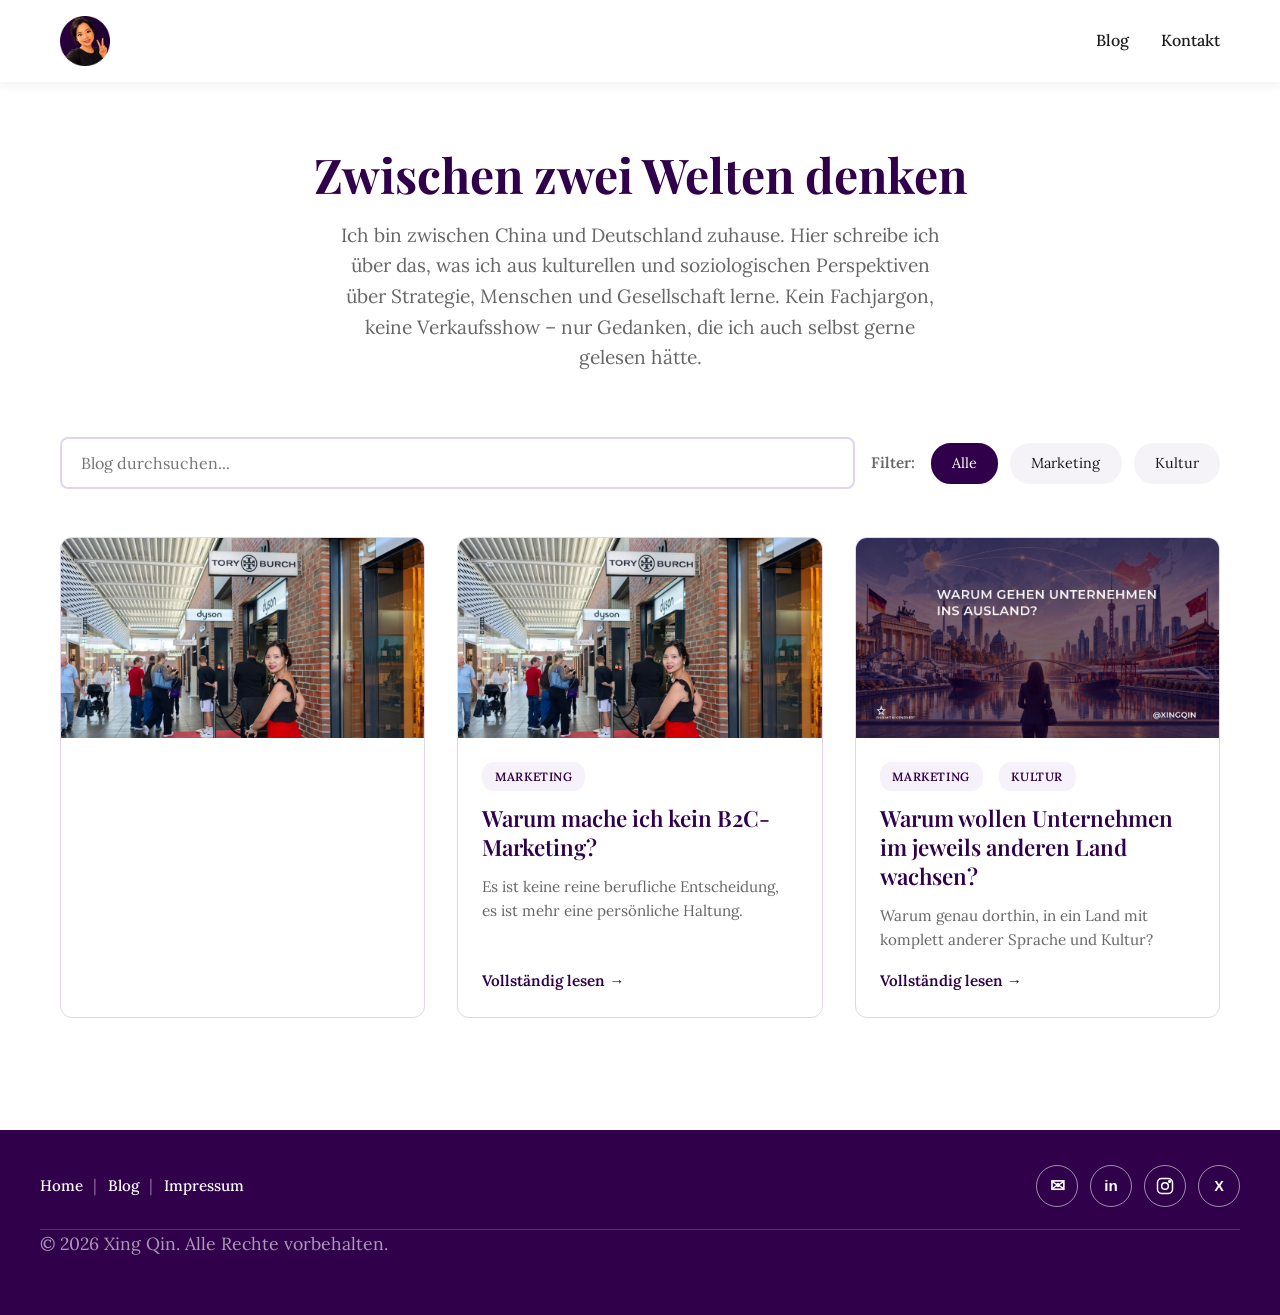
==== commit 3d8b72ee: "Improve alt text for blog card image Updated the alt text for the blog card image to improve accessi" ====
--- a/blog/index.html
+++ b/blog/index.html
@@ -45,8 +45,10 @@
                 <div class="blog-filters-group"><button class="blog-filter-button active" data-filter="all">Alle</button><button class="blog-filter-button" data-filter="marketing">Marketing</button><button class="blog-filter-button" data-filter="kultur">Kultur</button></div>
             </div>
             <div class="blog-grid" id="blogGrid">
+                <a href="./article/ich-bin-nicht-typisch-chinesisch.html" class="blog-card" data-topic="marketing">
+                    <img src="images/blog-kein-b2c.jpg" alt="Ich bin nicht typisch chinesisch" class="blog-card-image">
                 <a href="./article/ich-mache-kein-b2c-marketing.html" class="blog-card" data-topic="marketing">
-                    <img src="images/blog-kein-b2c.jpg" alt="Warum mache ich kein B2C-Marketing?" class="blog-card-image">
+                    <img src="images/blog-kein-b2c.jpg" alt="Warum mache ich kein B2C-Marketing" class="blog-card-image">
                     <div class="blog-card-content"><div class="blog-card-meta"><span class="blog-card-topic">Marketing</span></div><h3 class="blog-card-title">Warum mache ich kein B2C-Marketing?</h3><p class="blog-card-excerpt">Es ist keine reine berufliche Entscheidung, es ist mehr eine persönliche Haltung.</p><span class="blog-card-link">Vollständig lesen →</span></div></a>
                  <a href="./article/warum-wollen-unternehmen-ins-ausland.html" class="blog-card" data-topic="kultur">
                     <img src="images/blog-deutschland-china.jpg" alt="Warum Unternehmen im jeweils anderen Land wachsen wollen" class="blog-card-image">
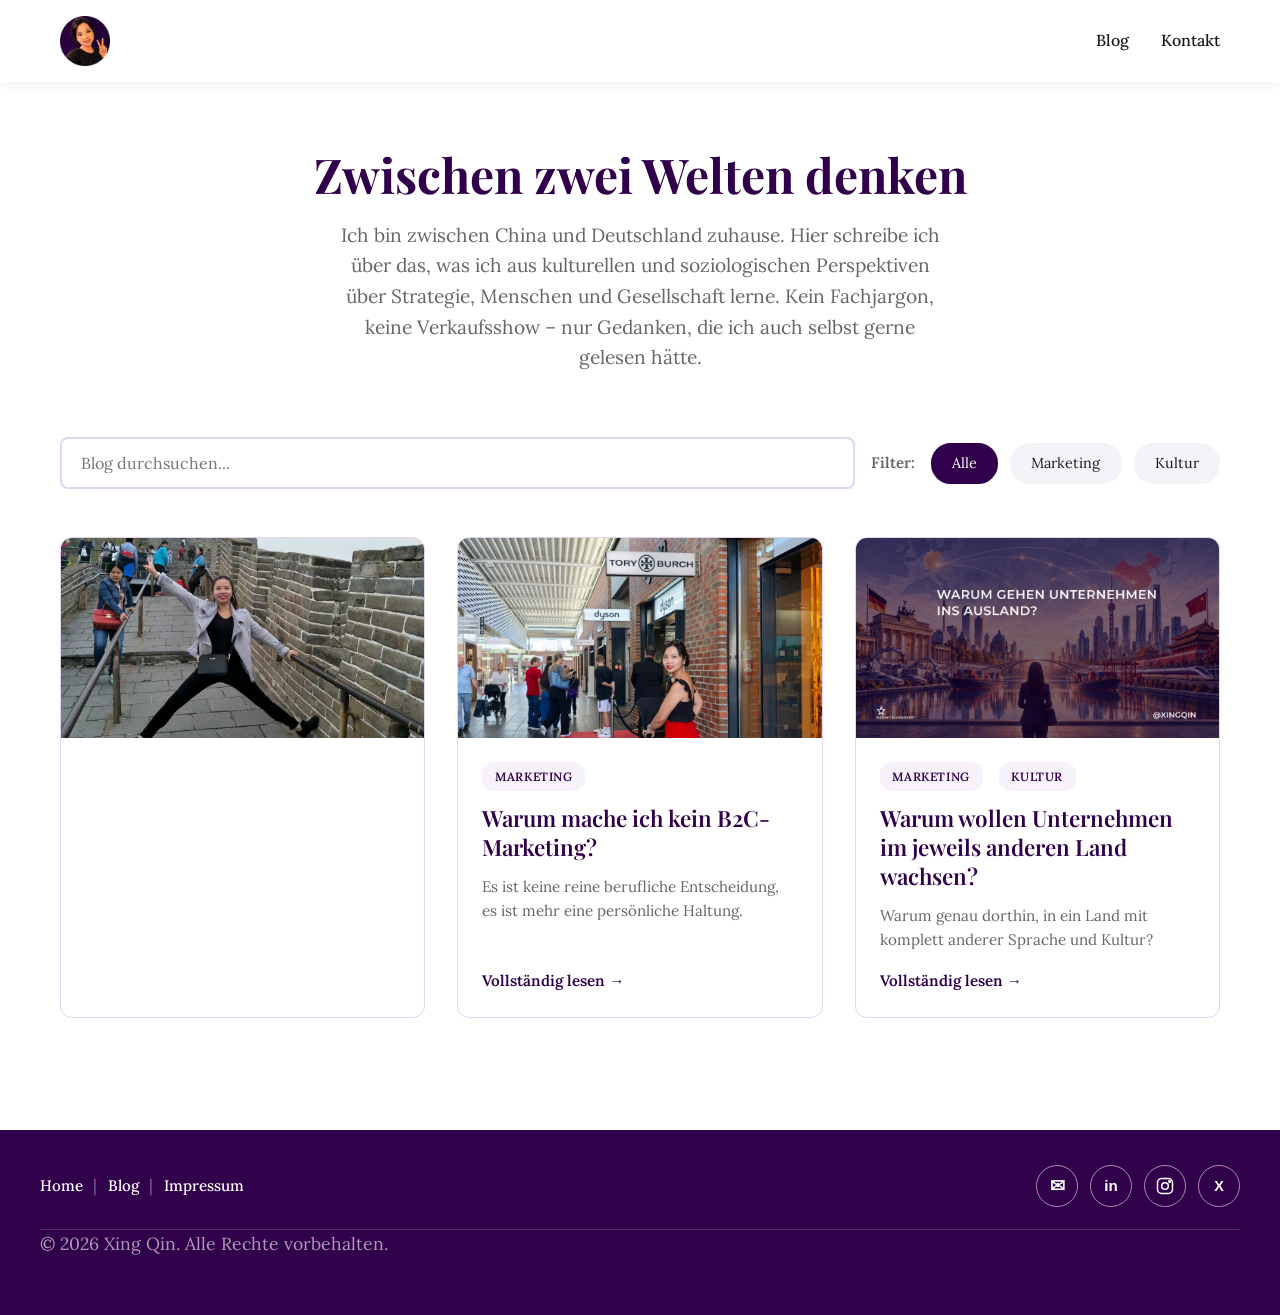
==== commit bd5b50c8: "Update index.html" ====
--- a/blog/index.html
+++ b/blog/index.html
@@ -46,7 +46,7 @@
             </div>
             <div class="blog-grid" id="blogGrid">
                 <a href="./article/ich-bin-nicht-typisch-chinesisch.html" class="blog-card" data-topic="marketing">
-                    <img src="images/blog-kein-b2c.jpg" alt="Ich bin nicht typisch chinesisch" class="blog-card-image">
+                    <img src="images/ich bin nicht typisch cn.jpg" alt="Ich bin nicht typisch chinesisch" class="blog-card-image">
                 <a href="./article/ich-mache-kein-b2c-marketing.html" class="blog-card" data-topic="marketing">
                     <img src="images/blog-kein-b2c.jpg" alt="Warum mache ich kein B2C-Marketing" class="blog-card-image">
                     <div class="blog-card-content"><div class="blog-card-meta"><span class="blog-card-topic">Marketing</span></div><h3 class="blog-card-title">Warum mache ich kein B2C-Marketing?</h3><p class="blog-card-excerpt">Es ist keine reine berufliche Entscheidung, es ist mehr eine persönliche Haltung.</p><span class="blog-card-link">Vollständig lesen →</span></div></a>
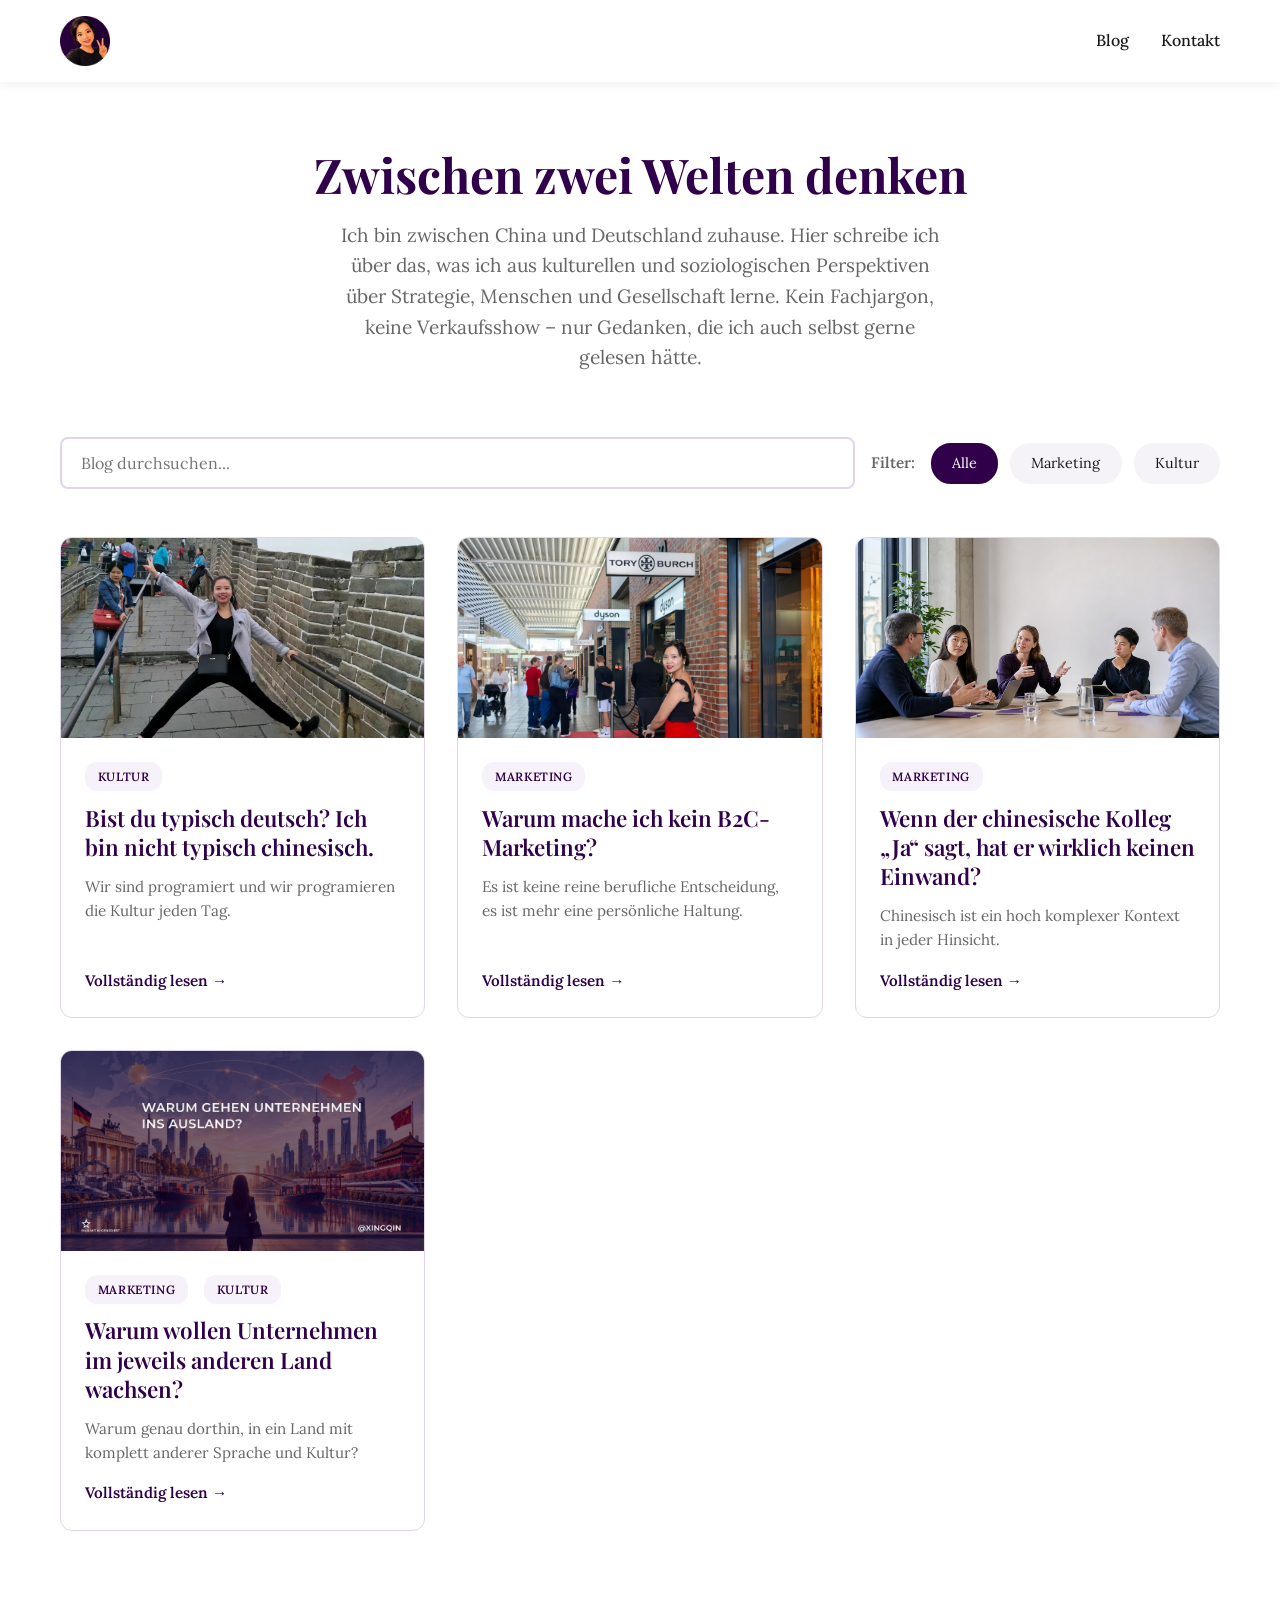
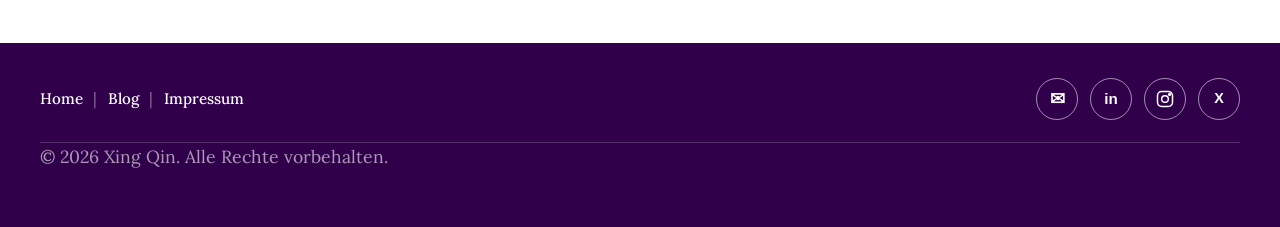
==== commit 3b950f77: "Update index.html" ====
--- a/blog/index.html
+++ b/blog/index.html
@@ -47,10 +47,20 @@
             <div class="blog-grid" id="blogGrid">
                 <a href="./article/ich-bin-nicht-typisch-chinesisch.html" class="blog-card" data-topic="marketing">
                     <img src="images/ich bin nicht typisch cn.jpg" alt="Ich bin nicht typisch chinesisch" class="blog-card-image">
+                    <div class="blog-card-content"><div class="blog-card-meta"><span class="blog-card-topic">Kultur</span></div>
+                        <h3 class="blog-card-title">Bist du typisch deutsch? Ich bin nicht typisch chinesisch.</h3>
+                        <p class="blog-card-excerpt">Wir sind programiert und wir programieren die Kultur jeden Tag.</p>
+                        <span class="blog-card-link">Vollständig lesen →</span></div></a>
                 <a href="./article/ich-mache-kein-b2c-marketing.html" class="blog-card" data-topic="marketing">
                     <img src="images/blog-kein-b2c.jpg" alt="Warum mache ich kein B2C-Marketing" class="blog-card-image">
                     <div class="blog-card-content"><div class="blog-card-meta"><span class="blog-card-topic">Marketing</span></div><h3 class="blog-card-title">Warum mache ich kein B2C-Marketing?</h3><p class="blog-card-excerpt">Es ist keine reine berufliche Entscheidung, es ist mehr eine persönliche Haltung.</p><span class="blog-card-link">Vollständig lesen →</span></div></a>
-                 <a href="./article/warum-wollen-unternehmen-ins-ausland.html" class="blog-card" data-topic="kultur">
+                  <a href="./article/chinesische-kollegen-sagen-ja-aber-meinen-nein.html" class="blog-card" data-topic="marketing">
+                    <img src="images/cn kollegen sagen nein.png" alt="Wenn der chinesische Kolleg „Ja“ sagt, hat er wirklich keinen Einwand?" class="blog-card-image">
+                    <div class="blog-card-content"><div class="blog-card-meta"><span class="blog-card-topic">Marketing</span></div>
+                        <h3 class="blog-card-title">Wenn der chinesische Kolleg „Ja“ sagt, hat er wirklich keinen Einwand?</h3>
+                        <p class="blog-card-excerpt">Chinesisch ist ein hoch komplexer Kontext in jeder Hinsicht.</p>
+                        <span class="blog-card-link">Vollständig lesen →</span></div></a>
+                    <a href="./article/warum-wollen-unternehmen-ins-ausland.html" class="blog-card" data-topic="kultur">
                     <img src="images/blog-deutschland-china.jpg" alt="Warum Unternehmen im jeweils anderen Land wachsen wollen" class="blog-card-image">
                     <div class="blog-card-content"><div class="blog-card-meta"><span class="blog-card-topic">Marketing</span><span class="blog-card-topic">Kultur</span></div><h3 class="blog-card-title">Warum wollen Unternehmen im jeweils anderen Land wachsen?</h3><p class="blog-card-excerpt">Warum genau dorthin, in ein Land mit komplett anderer Sprache und Kultur?</p><span class="blog-card-link">Vollständig lesen →</span></div></a>
              </div>
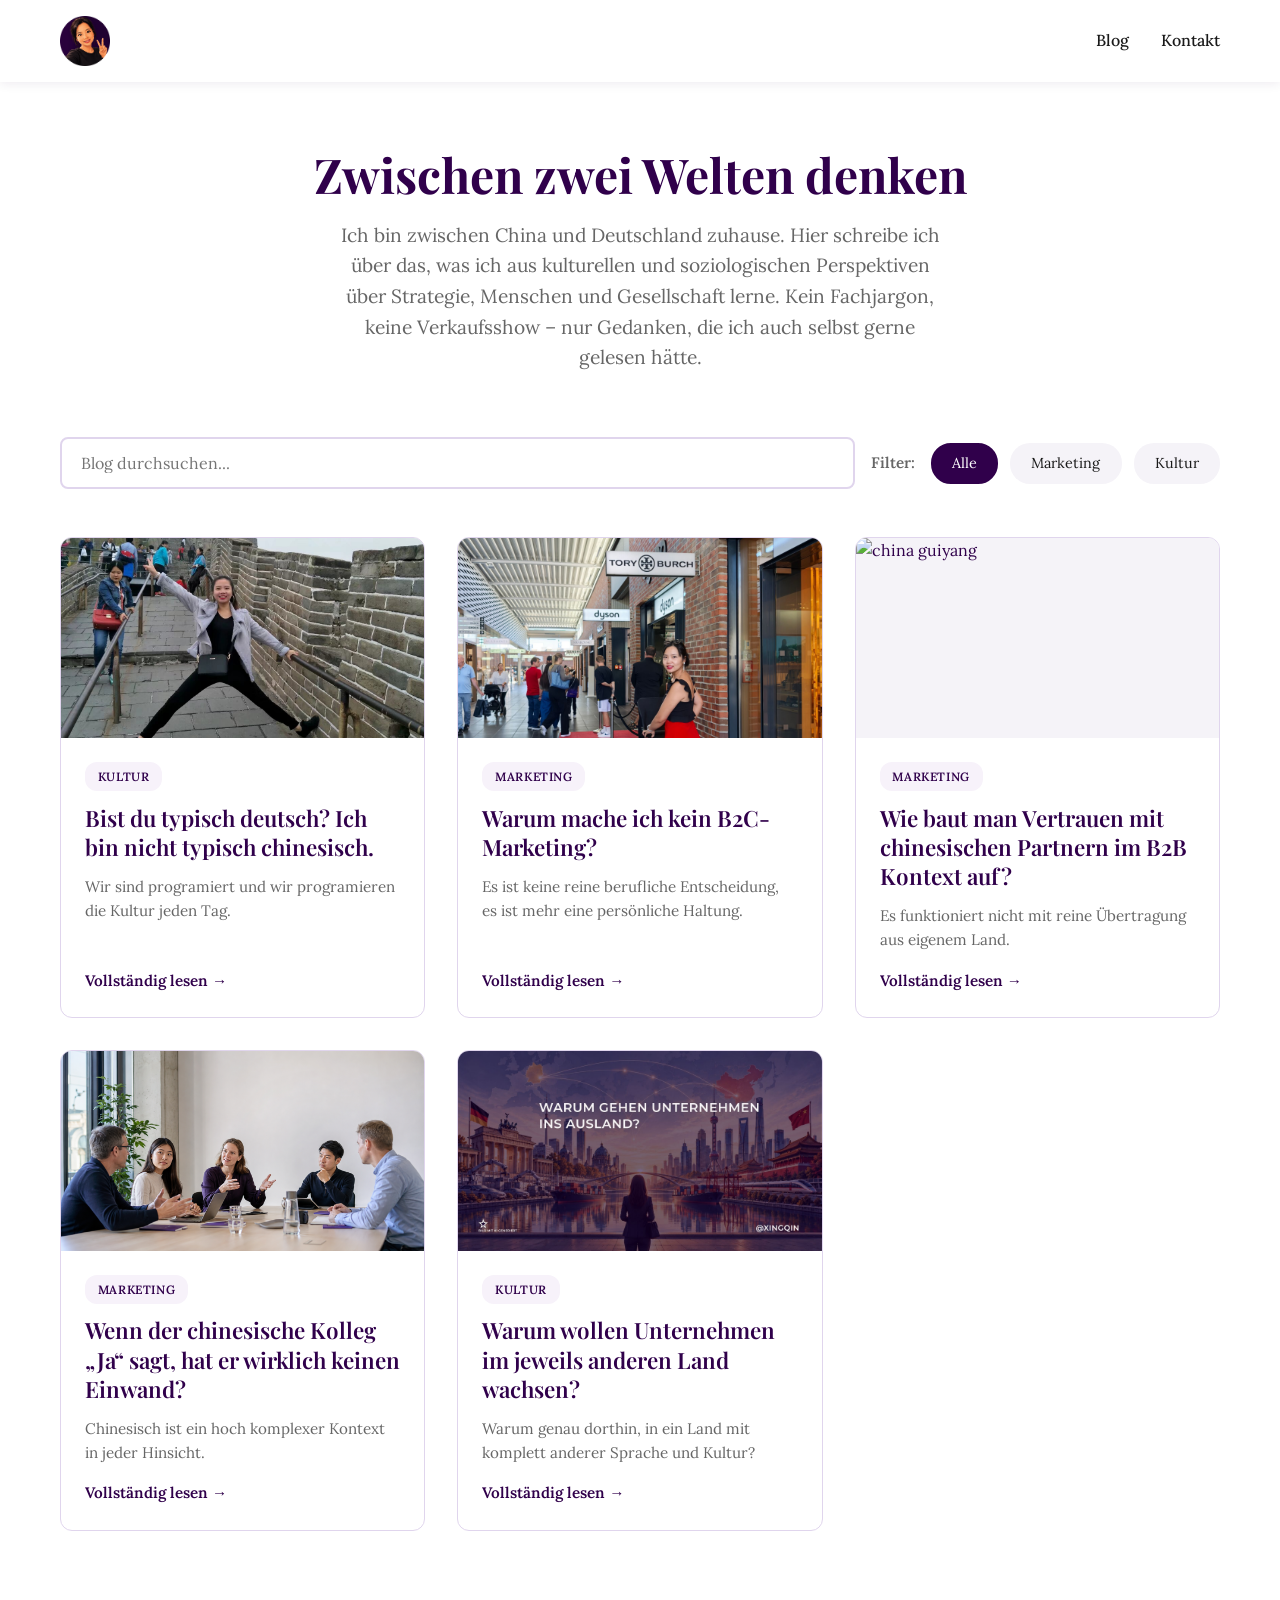
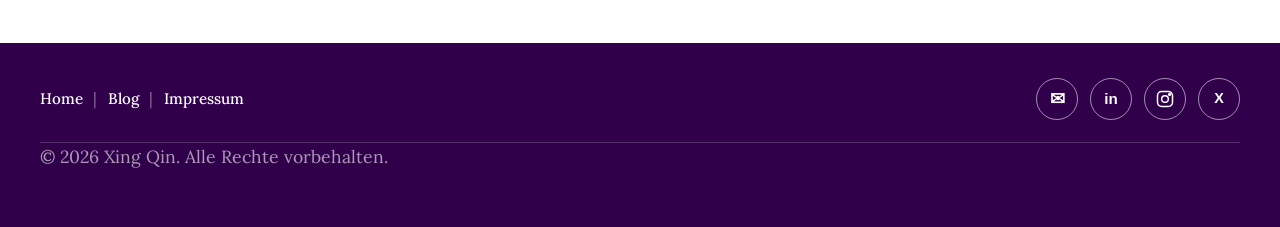
==== commit 14e0b80d: "Update index.html" ====
--- a/blog/index.html
+++ b/blog/index.html
@@ -44,26 +44,40 @@
                 <span class="blog-filter-label">Filter:</span>
                 <div class="blog-filters-group"><button class="blog-filter-button active" data-filter="all">Alle</button><button class="blog-filter-button" data-filter="marketing">Marketing</button><button class="blog-filter-button" data-filter="kultur">Kultur</button></div>
             </div>
+            
             <div class="blog-grid" id="blogGrid">
-                <a href="./article/ich-bin-nicht-typisch-chinesisch.html" class="blog-card" data-topic="marketing">
+                <a href="./article/ich-bin-nicht-typisch-chinesisch.html" class="blog-card" data-topic="kultur">
                     <img src="images/ich bin nicht typisch cn.jpg" alt="Ich bin nicht typisch chinesisch" class="blog-card-image">
                     <div class="blog-card-content"><div class="blog-card-meta"><span class="blog-card-topic">Kultur</span></div>
                         <h3 class="blog-card-title">Bist du typisch deutsch? Ich bin nicht typisch chinesisch.</h3>
                         <p class="blog-card-excerpt">Wir sind programiert und wir programieren die Kultur jeden Tag.</p>
                         <span class="blog-card-link">Vollständig lesen →</span></div></a>
+                
                 <a href="./article/ich-mache-kein-b2c-marketing.html" class="blog-card" data-topic="marketing">
                     <img src="images/blog-kein-b2c.jpg" alt="Warum mache ich kein B2C-Marketing" class="blog-card-image">
-                    <div class="blog-card-content"><div class="blog-card-meta"><span class="blog-card-topic">Marketing</span></div><h3 class="blog-card-title">Warum mache ich kein B2C-Marketing?</h3><p class="blog-card-excerpt">Es ist keine reine berufliche Entscheidung, es ist mehr eine persönliche Haltung.</p><span class="blog-card-link">Vollständig lesen →</span></div></a>
-                  <a href="./article/chinesische-kollegen-sagen-ja-aber-meinen-nein.html" class="blog-card" data-topic="marketing">
+                    <div class="blog-card-content"><div class="blog-card-meta"><span class="blog-card-topic">Marketing</span></div>
+                        <h3 class="blog-card-title">Warum mache ich kein B2C-Marketing?</h3>
+                        <p class="blog-card-excerpt">Es ist keine reine berufliche Entscheidung, es ist mehr eine persönliche Haltung.</p><span class="blog-card-link">Vollständig lesen →</span></div></a>
+                
+                <a href="./article/vertrauen-mit-china-b2b-marketing.html" class="blog-card" data-topic="marketing">
+                    <img src="images/guiyang-temple.jpg" alt="china guiyang" class="blog-card-image">
+                    <div class="blog-card-content"><div class="blog-card-meta"><span class="blog-card-topic">Marketing</span></div>
+                        <h3 class="blog-card-title">Wie baut man Vertrauen mit chinesischen Partnern im B2B Kontext auf?</h3>
+                        <p class="blog-card-excerpt">Es funktioniert nicht mit reine Übertragung aus eigenem Land.</p>
+                        <span class="blog-card-link">Vollständig lesen →</span></div></a>
+               
+                <a href="./article/chinesische-kollegen-sagen-ja-aber-meinen-nein.html" class="blog-card" data-topic="marketing">
                     <img src="images/cn kollegen sagen nein.png" alt="Wenn der chinesische Kolleg „Ja“ sagt, hat er wirklich keinen Einwand?" class="blog-card-image">
                     <div class="blog-card-content"><div class="blog-card-meta"><span class="blog-card-topic">Marketing</span></div>
                         <h3 class="blog-card-title">Wenn der chinesische Kolleg „Ja“ sagt, hat er wirklich keinen Einwand?</h3>
                         <p class="blog-card-excerpt">Chinesisch ist ein hoch komplexer Kontext in jeder Hinsicht.</p>
                         <span class="blog-card-link">Vollständig lesen →</span></div></a>
-                    <a href="./article/warum-wollen-unternehmen-ins-ausland.html" class="blog-card" data-topic="kultur">
+                    
+                <a href="./article/warum-wollen-unternehmen-ins-ausland.html" class="blog-card" data-topic="marketing">
                     <img src="images/blog-deutschland-china.jpg" alt="Warum Unternehmen im jeweils anderen Land wachsen wollen" class="blog-card-image">
-                    <div class="blog-card-content"><div class="blog-card-meta"><span class="blog-card-topic">Marketing</span><span class="blog-card-topic">Kultur</span></div><h3 class="blog-card-title">Warum wollen Unternehmen im jeweils anderen Land wachsen?</h3><p class="blog-card-excerpt">Warum genau dorthin, in ein Land mit komplett anderer Sprache und Kultur?</p><span class="blog-card-link">Vollständig lesen →</span></div></a>
+                    <div class="blog-card-content"><div class="blog-card-meta"><span class="blog-card-topic">Kultur</span></div><h3 class="blog-card-title">Warum wollen Unternehmen im jeweils anderen Land wachsen?</h3><p class="blog-card-excerpt">Warum genau dorthin, in ein Land mit komplett anderer Sprache und Kultur?</p><span class="blog-card-link">Vollständig lesen →</span></div></a>
              </div>
+            
             <div class="blog-empty-state" id="emptyState" style="display:none;"><h3>Keine Beiträge gefunden</h3><p>Versuchen Sie, Ihre Suche oder Filter anzupassen.</p></div>
         </div>
     </section>
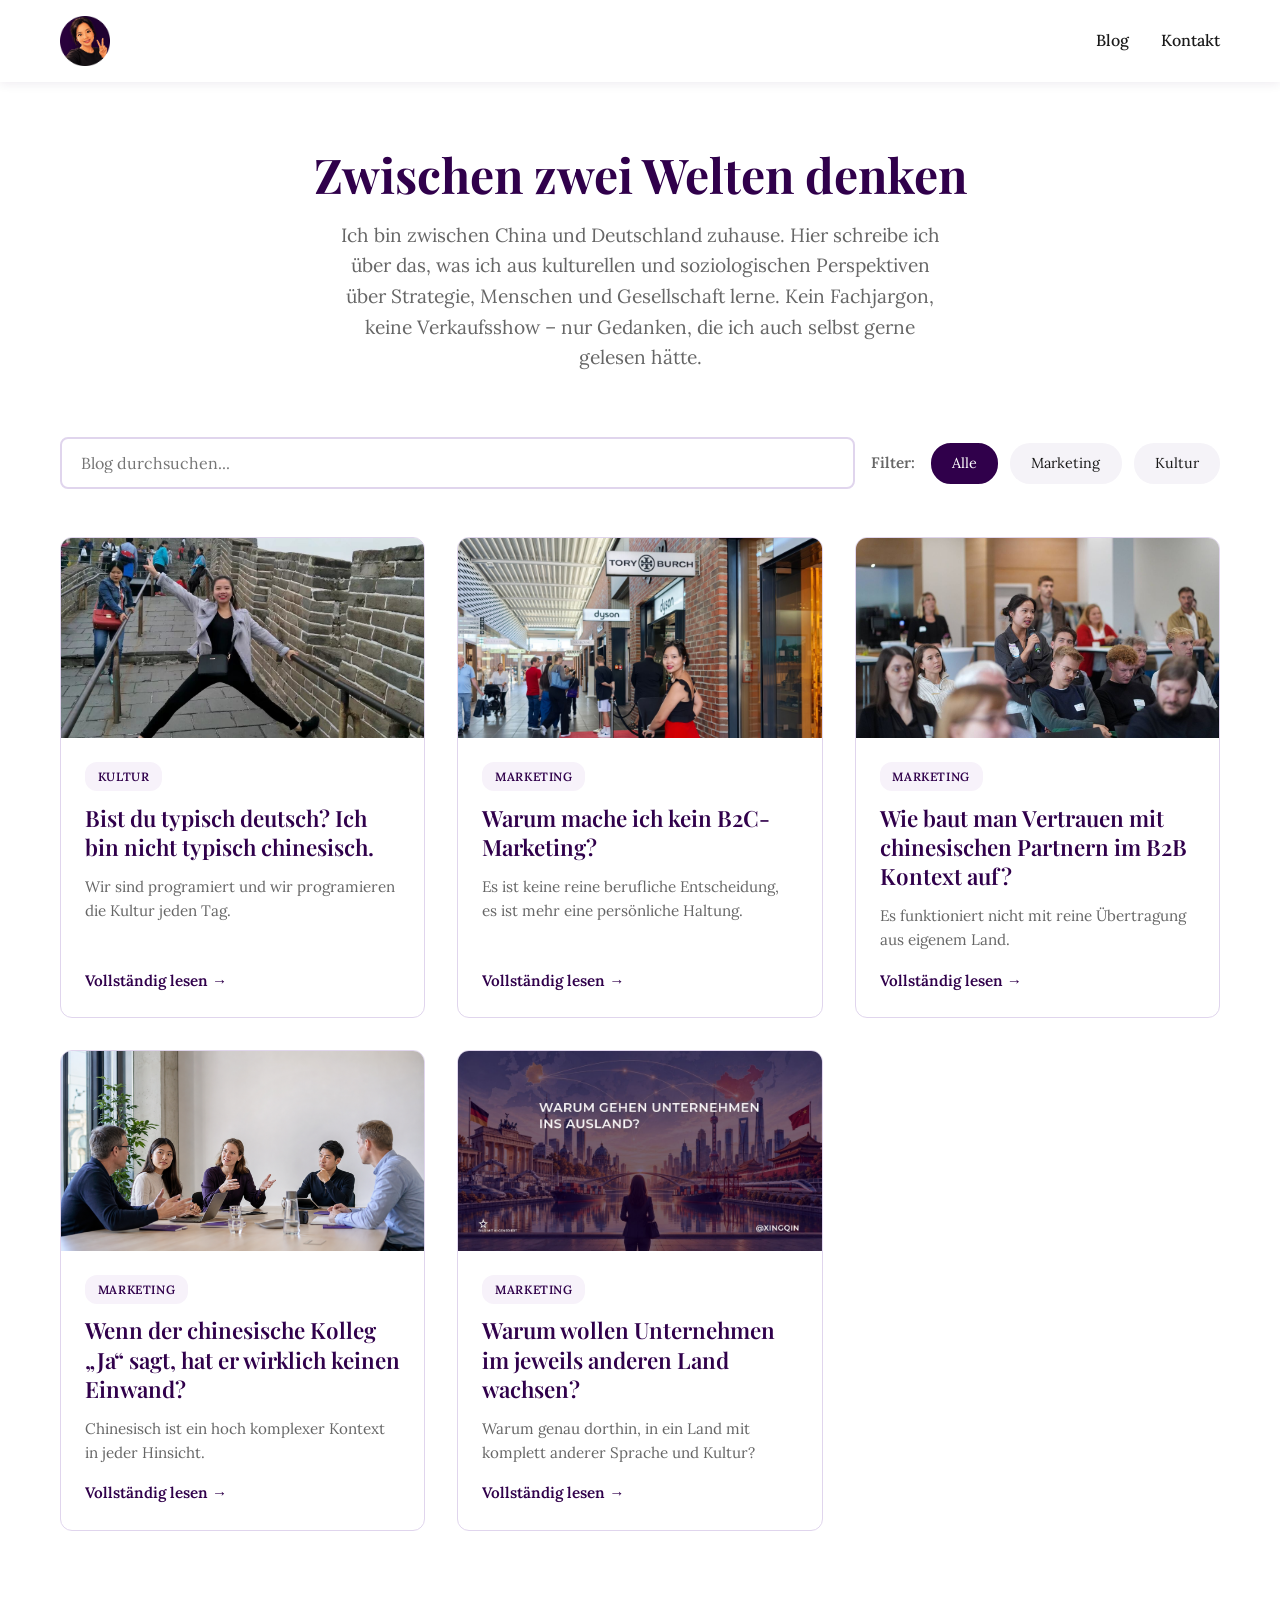
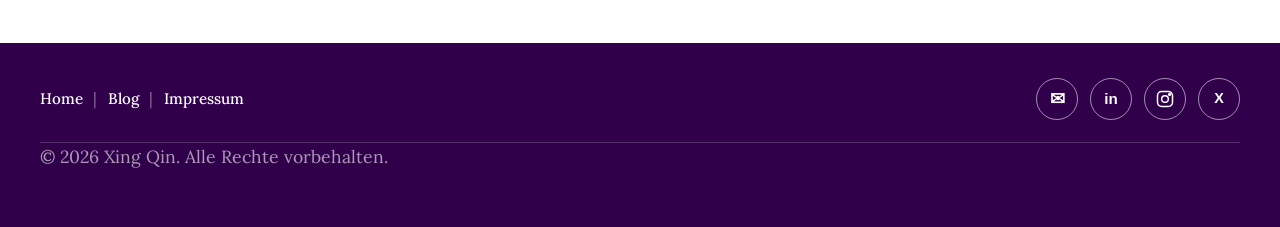
==== commit 37a9f89d: "Update index.html" ====
--- a/blog/index.html
+++ b/blog/index.html
@@ -60,7 +60,7 @@
                         <p class="blog-card-excerpt">Es ist keine reine berufliche Entscheidung, es ist mehr eine persönliche Haltung.</p><span class="blog-card-link">Vollständig lesen →</span></div></a>
                 
                 <a href="./article/vertrauen-mit-china-b2b-marketing.html" class="blog-card" data-topic="marketing">
-                    <img src="images/guiyang-temple.jpg" alt="china guiyang" class="blog-card-image">
+                    <img src="images/xing fragen.jpeg" alt="vertrauen aufbauen mit chinesen" class="blog-card-image">
                     <div class="blog-card-content"><div class="blog-card-meta"><span class="blog-card-topic">Marketing</span></div>
                         <h3 class="blog-card-title">Wie baut man Vertrauen mit chinesischen Partnern im B2B Kontext auf?</h3>
                         <p class="blog-card-excerpt">Es funktioniert nicht mit reine Übertragung aus eigenem Land.</p>
@@ -75,7 +75,7 @@
                     
                 <a href="./article/warum-wollen-unternehmen-ins-ausland.html" class="blog-card" data-topic="marketing">
                     <img src="images/blog-deutschland-china.jpg" alt="Warum Unternehmen im jeweils anderen Land wachsen wollen" class="blog-card-image">
-                    <div class="blog-card-content"><div class="blog-card-meta"><span class="blog-card-topic">Kultur</span></div><h3 class="blog-card-title">Warum wollen Unternehmen im jeweils anderen Land wachsen?</h3><p class="blog-card-excerpt">Warum genau dorthin, in ein Land mit komplett anderer Sprache und Kultur?</p><span class="blog-card-link">Vollständig lesen →</span></div></a>
+                    <div class="blog-card-content"><div class="blog-card-meta"><span class="blog-card-topic">Marketing</span></div><h3 class="blog-card-title">Warum wollen Unternehmen im jeweils anderen Land wachsen?</h3><p class="blog-card-excerpt">Warum genau dorthin, in ein Land mit komplett anderer Sprache und Kultur?</p><span class="blog-card-link">Vollständig lesen →</span></div></a>
              </div>
             
             <div class="blog-empty-state" id="emptyState" style="display:none;"><h3>Keine Beiträge gefunden</h3><p>Versuchen Sie, Ihre Suche oder Filter anzupassen.</p></div>
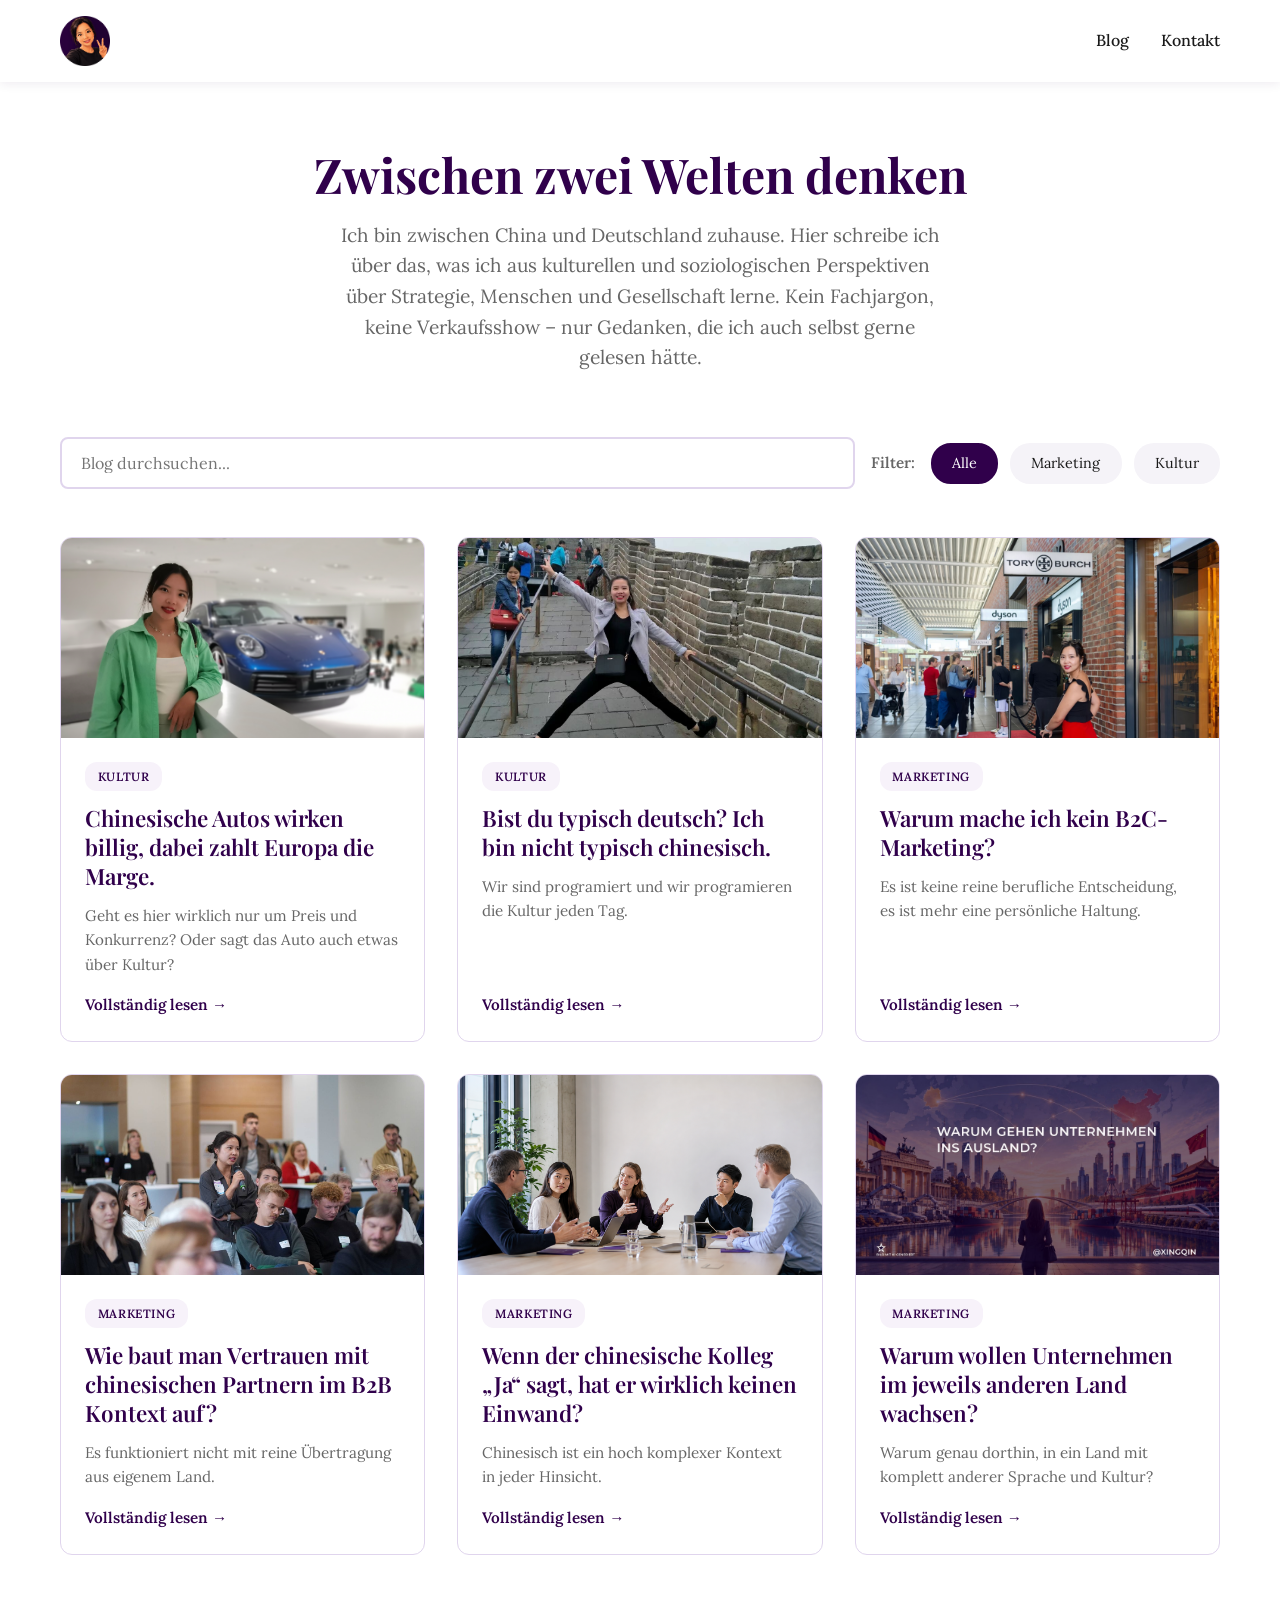
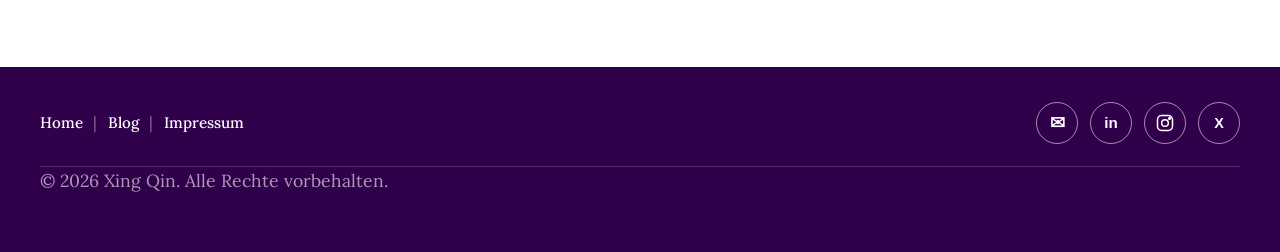
==== commit 949064f3: "Update index.html" ====
--- a/blog/index.html
+++ b/blog/index.html
@@ -47,6 +47,13 @@
             
             <div class="blog-grid" id="blogGrid">
                 <a href="./article/ich-bin-nicht-typisch-chinesisch.html" class="blog-card" data-topic="kultur">
+                    <img src="images/posche.jpg" alt="posche musium" class="blog-card-image">
+                    <div class="blog-card-content"><div class="blog-card-meta"><span class="blog-card-topic">Kultur</span></div>
+                        <h3 class="blog-card-title">Chinesische Autos wirken billig, dabei zahlt Europa die Marge.</h3>
+                        <p class="blog-card-excerpt">Geht es hier wirklich nur um Preis und Konkurrenz? Oder sagt das Auto auch etwas über Kultur?</p>
+                        <span class="blog-card-link">Vollständig lesen →</span></div></a>
+                
+                <a href="./article/ich-bin-nicht-typisch-chinesisch.html" class="blog-card" data-topic="kultur">
                     <img src="images/ich bin nicht typisch cn.jpg" alt="Ich bin nicht typisch chinesisch" class="blog-card-image">
                     <div class="blog-card-content"><div class="blog-card-meta"><span class="blog-card-topic">Kultur</span></div>
                         <h3 class="blog-card-title">Bist du typisch deutsch? Ich bin nicht typisch chinesisch.</h3>
